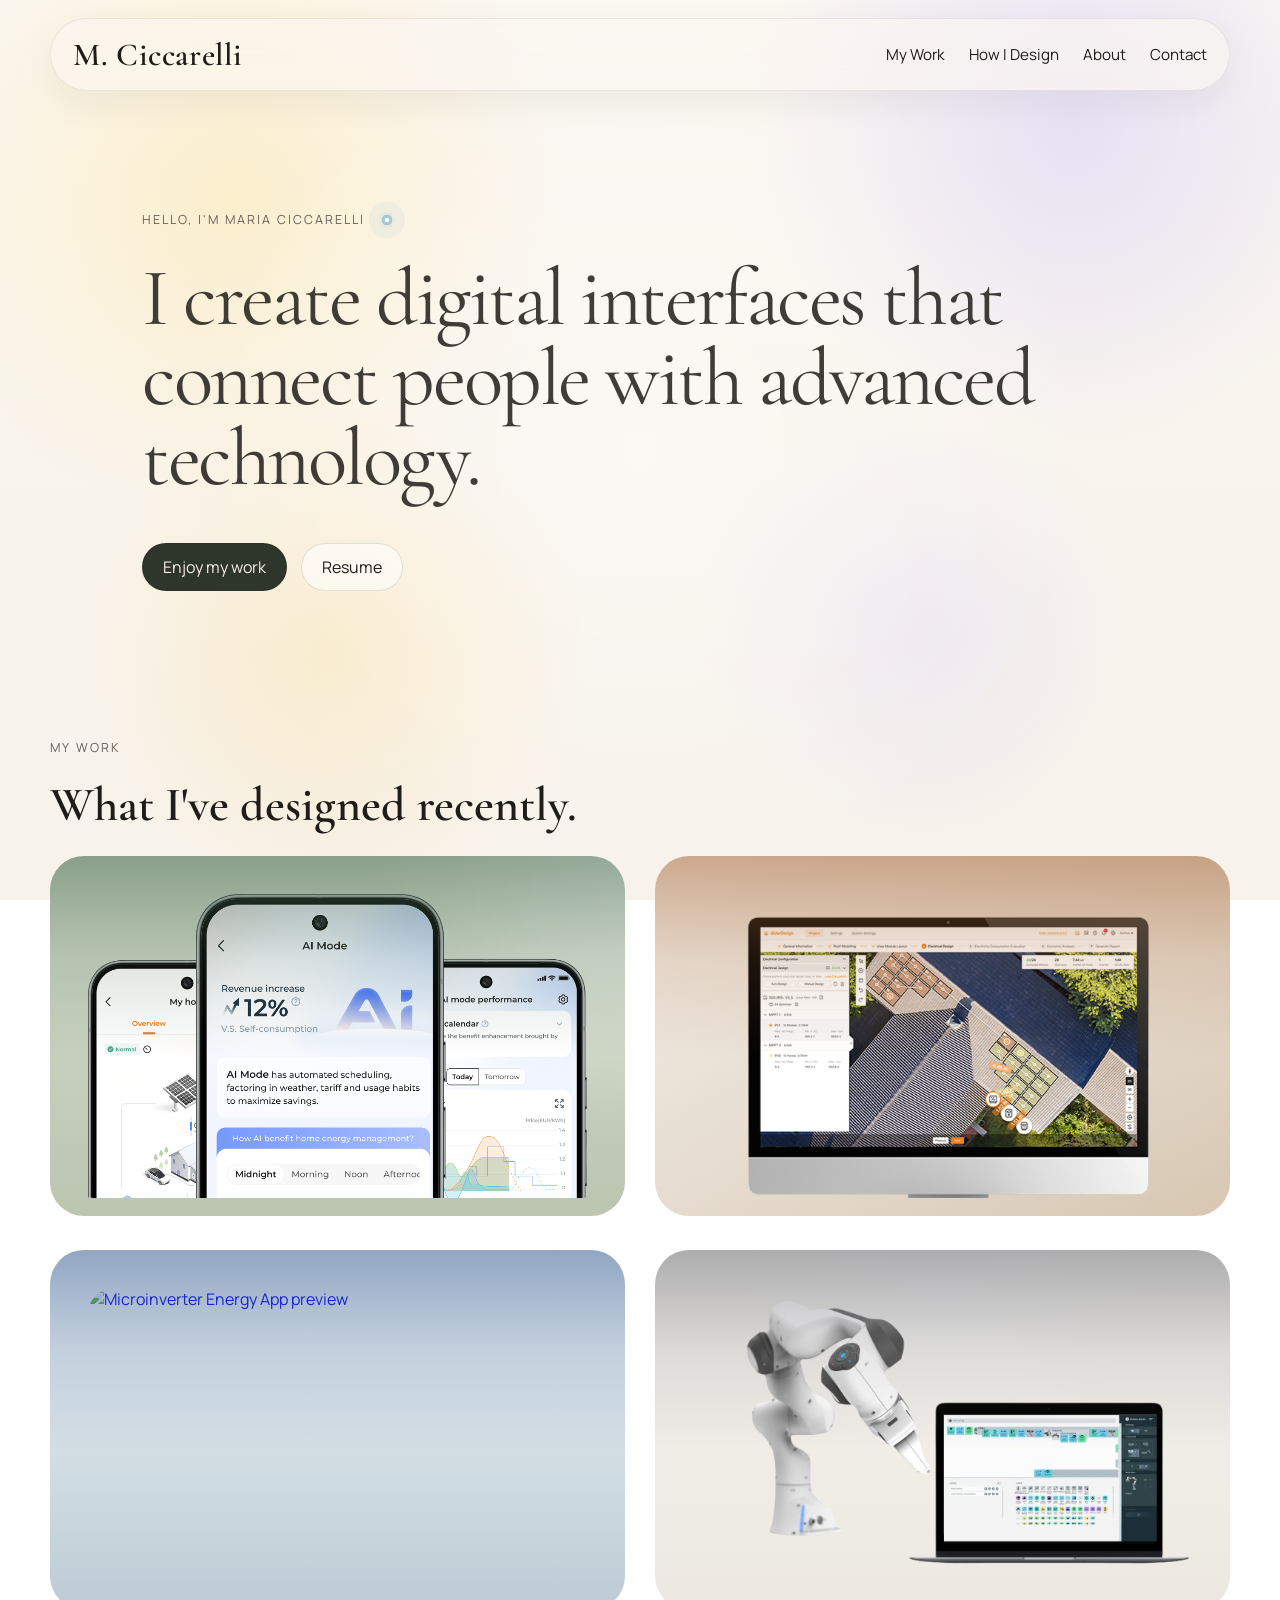
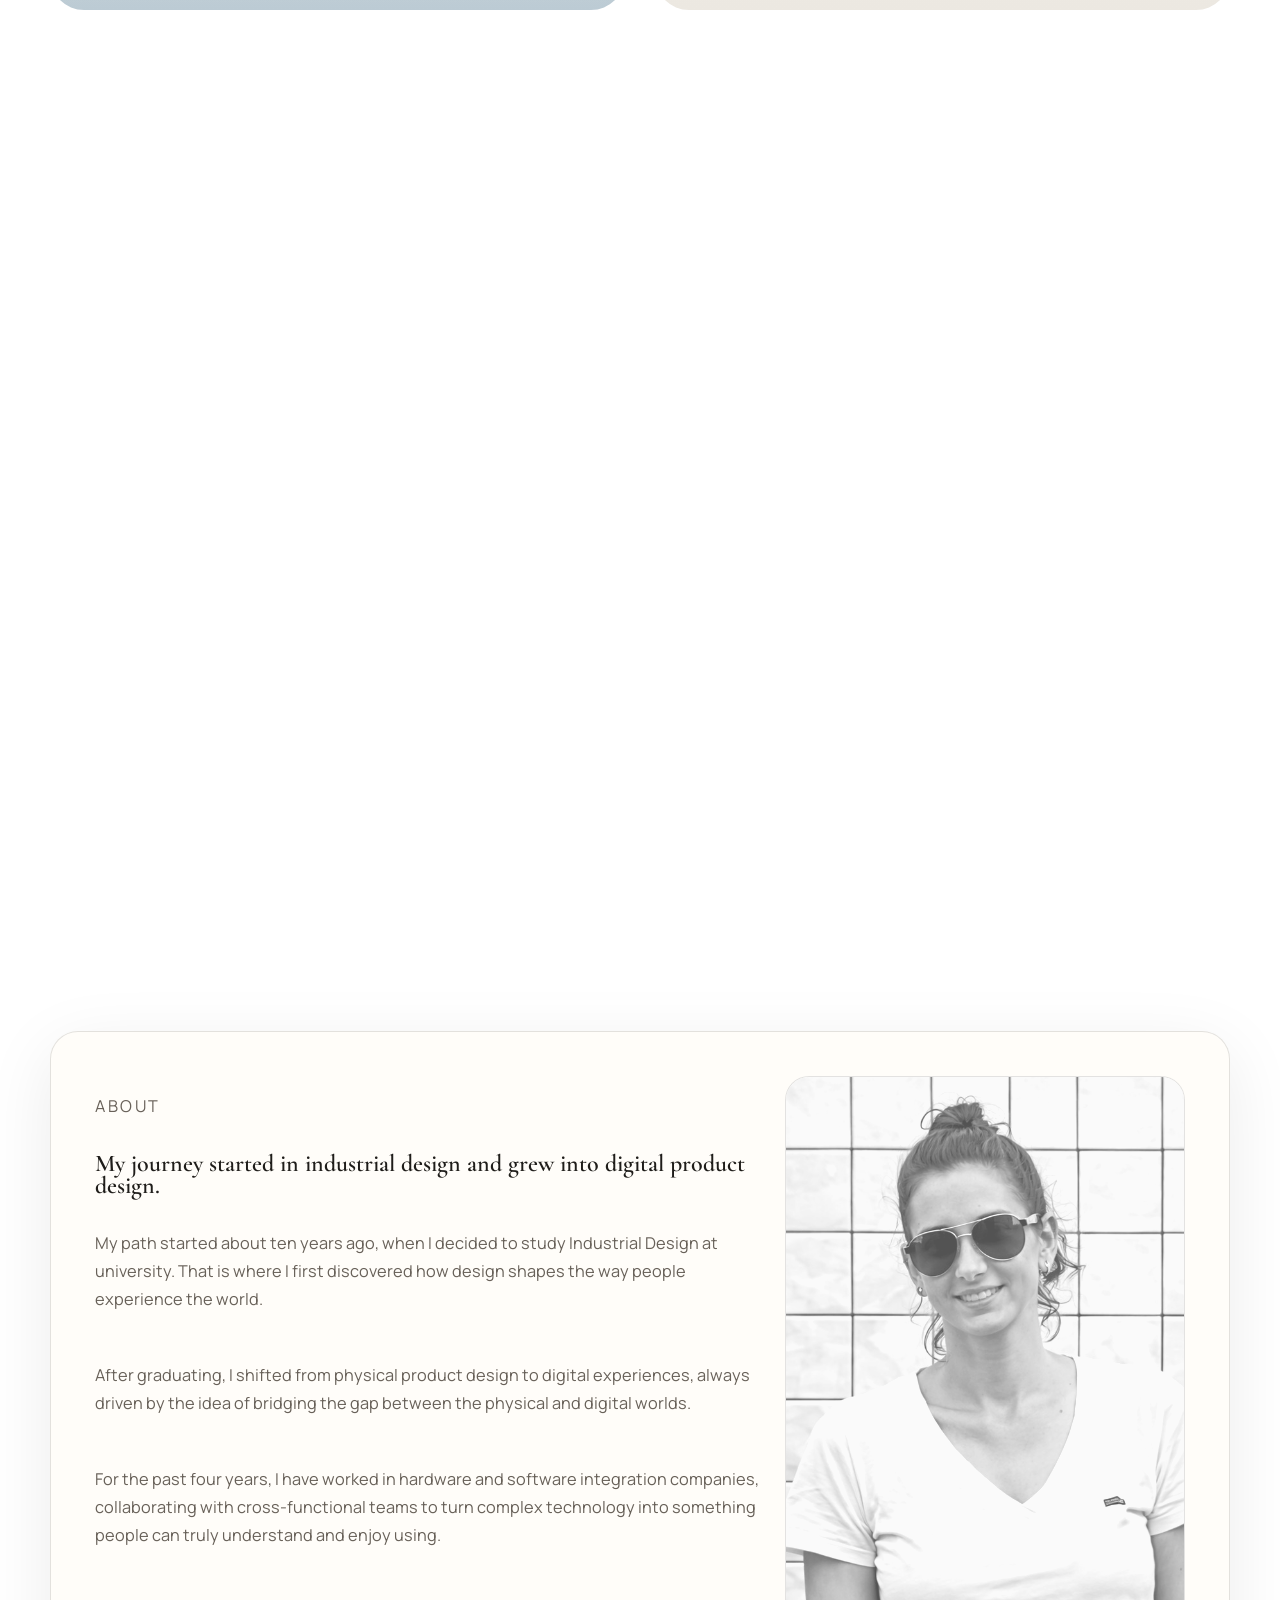
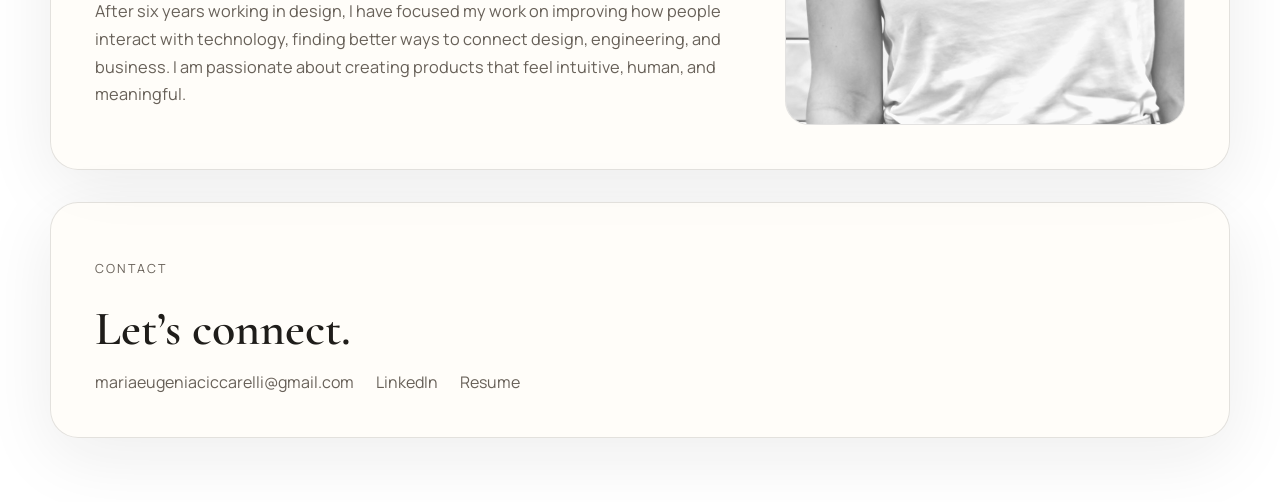
==== index.html @ ebb9e4d7 "Initial portfolio site" ====
<!DOCTYPE html>
<html lang="en">
  <head>
    <meta charset="UTF-8" />
    <meta name="viewport" content="width=device-width, initial-scale=1.0" />
    <title>Maria Ciccarelli | Product Designer</title>
    <meta
      name="description"
      content="Maria Ciccarelli is a product designer creating interfaces where the digital meets the physical, making technology feel natural and alive."
    />
    <link rel="preconnect" href="https://fonts.googleapis.com" />
    <link rel="preconnect" href="https://fonts.gstatic.com" crossorigin />
    <link
      href="https://fonts.googleapis.com/css2?family=Manrope:wght@400;500;600;700;800&family=Cormorant+Garamond:wght@500;600;700&display=swap"
      rel="stylesheet"
    />
    <link rel="stylesheet" href="styles.css" />
  </head>
  <body>
    <div class="page-shell">
      <header class="site-header">
        <a class="brand" href="#top">M. Ciccarelli</a>
        <button class="menu-toggle" type="button" aria-expanded="false" aria-controls="site-nav">
          Menu
        </button>
        <nav class="site-nav" id="site-nav" aria-label="Primary navigation">
          <a href="#work">My Work</a>
          <a href="#approach">How I Design</a>
          <a href="#about">About</a>
          <a href="#contact">Contact</a>
        </nav>
      </header>

      <main id="top">
        <section class="hero reveal">
          <div class="hero-intro">
            <p class="eyebrow hero-animate">Hello, I'm Maria Ciccarelli</p>
            <span class="hero-spark hero-animate" aria-hidden="true"></span>
          </div>
          <div class="hero-rotator hero-animate" aria-live="polite">
            <p class="hero-copy hero-copy-rotating is-active">
              I create digital interfaces that connect people with advanced
              technology.
            </p>
            <p class="hero-copy hero-copy-rotating">
              My work focuses on making complex systems intuitive, empowering,
              and deeply human.
            </p>
          </div>
          <div class="hero-actions hero-animate">
            <a class="button button-primary" href="#work">Enjoy my work</a>
            <a class="button button-secondary" href="https://811be7a3-8751-4c5c-8ffe-c83d64e2c30b.filesusr.com/ugd/9c6849_42cc9d86b68b4e99bbea6af6bd7283cb.pdf" target="_blank" rel="noreferrer">Resume</a>
          </div>
        </section>

        <section class="work reveal" id="work">
          <div class="section-heading">
            <p class="eyebrow">My Work</p>
            <h2>What I've designed recently.</h2>
          </div>

          <div class="project-grid">
            <article class="project-card">
              <a class="project-card-link" href="ai-energy-management-system.html" aria-label="View AI for energy management system case study">
                <div class="project-visual soft-olive">
                  <div class="project-hover-copy">
                    <h3>AI for energy management system</h3>
                    <p>Renewable Energy Manufacturing / 2025</p>
                  </div>
                  <div class="project-media">
                    <img class="project-card-image" src="images/cards/card-ai-energy.png" alt="AI for energy management system preview" />
                  </div>
                </div>
              </a>
            </article>

            <article class="project-card">
              <a class="project-card-link" href="solar-design-planning-platform.html" aria-label="View Solar design and planning software platform case study">
                <div class="project-visual warm-sand">
                  <div class="project-hover-copy">
                    <h3>Solar design and planning software platform</h3>
                    <p>Renewable Energy Manufacturing / 2025</p>
                  </div>
                  <div class="project-media">
                    <img class="project-card-image project-card-image-solar" src="images/cards/card-solar design.png" alt="Solar design and planning software platform preview" />
                  </div>
                </div>
              </a>
            </article>

            <article class="project-card">
              <a class="project-card-link" href="microinverter-energy-app.html" aria-label="View Microinverter Energy App case study">
                <div class="project-visual muted-blue">
                  <div class="project-hover-copy">
                    <h3>Microinverter Energy App</h3>
                    <p>Renewable Energy Manufacturing / 2025</p>
                  </div>
                  <div class="project-media">
                    <img class="project-card-image" src="images/cards/card-microinverter energz app.png" alt="Microinverter Energy App preview" />
                  </div>
                </div>
              </a>
            </article>

            <article class="project-card">
              <a class="project-card-link" href="robot-programming-control-software.html" aria-label="View Robot Programming and Control Software case study">
                <div class="project-visual paper-white">
                  <div class="project-hover-copy">
                    <h3>Robot Programming &amp; Control Software</h3>
                    <p>Automation Machinery Manufacturing / Case study</p>
                  </div>
                  <div class="project-media">
                    <img class="project-card-image" src="images/cards/card-robotprogramming.png" alt="Robot Programming and Control Software preview" />
                  </div>
                </div>
              </a>
            </article>
          </div>
        </section>

        <section class="approach reveal" id="approach">
          <div class="section-heading">
            <p class="eyebrow">How I Design</p>
          </div>

          <div class="approach-list">
            <article class="approach-block">
              <h3>Technical &amp; Strategic</h3>
              <p><strong>AI-Native Product Design</strong> - designing products where AI is part of the core experience.</p>
              <p><strong>Human-AI Interaction</strong> - creating intuitive collaboration between users and intelligent systems.</p>
              <p><strong>Systems Thinking</strong> - designing across complex ecosystems, workflows, and platforms.</p>
              <p><strong>Hardware-Software Integration</strong> - connecting digital interfaces with physical products.</p>
            </article>

            <article class="approach-block">
              <h3>Core UX &amp; Product Design</h3>
              <p><strong>UX for AI Products</strong> - designing transparent, trustworthy, and controllable AI experiences.</p>
              <p><strong>Rapid Prototyping &amp; Vibe Coding</strong> - quickly turning ideas into working prototypes using AI tools.</p>
              <p><strong>User Experience Design</strong> - crafting clear flows for complex products.</p>
              <p><strong>User Research &amp; Validation</strong> - understanding real user needs and testing ideas early.</p>
              <p><strong>UI &amp; Design Systems</strong> - creating scalable and accessible interfaces.</p>
            </article>

            <article class="approach-block">
              <h3>Emerging Focus</h3>
              <p><strong>Agentic Interfaces</strong> - designing experiences where AI agents assist users.</p>
              <p><strong>Human-Machine Interfaces (HMI)</strong> - interfaces for robotics, industrial, and IoT products.</p>
              <p><strong>AI-Assisted Design Workflows</strong> - integrating AI into research, ideation, and prototyping.</p>
            </article>
          </div>
        </section>

        <section class="about reveal" id="about">
          <div class="about-panel">
            <div class="about-copy">
              <p class="eyebrow">About</p>
              <h2>My journey started in industrial design and grew into digital product design.</h2>
              <p>
                My path started about ten years ago, when I decided to study
                Industrial Design at university. That is where I first
                discovered how design shapes the way people experience the
                world.
              </p>
              <p>
                After graduating, I shifted from physical product design to
                digital experiences, always driven by the idea of bridging the
                gap between the physical and digital worlds.
              </p>
              <p>
                For the past four years, I have worked in hardware and software
                integration companies, collaborating with cross-functional teams
                to turn complex technology into something people can truly
                understand and enjoy using.
              </p>
              <p>
                After six years working in design, I have focused my work on
                improving how people interact with technology, finding better
                ways to connect design, engineering, and business. I am
                passionate about creating products that feel intuitive, human,
                and meaningful.
              </p>
            </div>
            <div class="about-photo-wrap">
              <img class="about-photo" src="maria-photo.jpg" alt="Portrait of Maria Ciccarelli" />
            </div>
          </div>
        </section>
      </main>

      <footer class="site-footer reveal" id="contact">
        <p class="eyebrow">Contact</p>
        <h2>Let’s connect.</h2>
        <div class="footer-links">
          <a href="mailto:mariaeugeniaciccarelli@gmail.com">mariaeugeniaciccarelli@gmail.com</a>
          <a href="http://www.linkedin.com/in/mariaciccarelli" target="_blank" rel="noreferrer">LinkedIn</a>
          <a href="https://811be7a3-8751-4c5c-8ffe-c83d64e2c30b.filesusr.com/ugd/9c6849_42cc9d86b68b4e99bbea6af6bd7283cb.pdf" target="_blank" rel="noreferrer">Resume</a>
        </div>
      </footer>
    </div>

    <script src="script.js"></script>
  </body>
  </html>
---- styles.css ----
:root {
  --bg: #f7f2ea;
  --panel: rgba(255, 252, 247, 0.72);
  --text: #1f1d1a;
  --muted: #686159;
  --line: rgba(31, 29, 26, 0.12);
  --accent: #6f7a66;
  --accent-strong: #2e352b;
  --sand: #dccfbe;
  --olive: #c7cfbf;
  --blue: #cad6de;
  --shadow: 0 18px 70px rgba(31, 29, 26, 0.08);
  --radius: 28px;
  --max-width: 1180px;
}

*,
*::before,
*::after {
  box-sizing: border-box;
}

html {
  scroll-behavior: smooth;
}

body {
  margin: 0;
  min-width: 320px;
  font-family: "Manrope", sans-serif;
  color: var(--text);
  background:
    radial-gradient(circle at 18% 22%, rgba(255, 225, 138, 0.34) 0%, rgba(255, 225, 138, 0) 26%),
    radial-gradient(circle at 84% 14%, rgba(187, 174, 255, 0.3) 0%, rgba(187, 174, 255, 0) 24%),
    radial-gradient(circle at 26% 72%, rgba(255, 207, 92, 0.22) 0%, rgba(255, 207, 92, 0) 22%),
    radial-gradient(circle at 72% 70%, rgba(205, 193, 255, 0.22) 0%, rgba(205, 193, 255, 0) 20%),
    linear-gradient(180deg, #fbf7f1 0%, var(--bg) 100%);
  background-attachment: fixed;
}

.site-header,
.hero,
.intro,
.work,
.approach,
.about,
.site-footer,
.project-card,
.project-visual,
.project-content,
.about-panel,
.about-copy,
.about-note,
.about-photo-wrap {
  min-width: 0;
}

body::before {
  content: "";
  position: fixed;
  inset: 0;
  pointer-events: none;
  background-image:
    radial-gradient(circle at 50% 50%, rgba(255, 255, 255, 0.46) 0%, rgba(255, 255, 255, 0) 58%);
  opacity: 0.8;
  mix-blend-mode: screen;
}

.page-shell {
  width: min(calc(100% - 40px), var(--max-width));
  margin: 0 auto;
  padding-bottom: 64px;
}

.site-header,
.hero,
.intro,
.work,
.approach,
.about,
.site-footer {
  position: relative;
  z-index: 1;
}

.site-header {
  display: flex;
  align-items: center;
  justify-content: space-between;
  gap: 24px;
  padding: 16px 22px;
  margin-top: 18px;
  border: 1px solid rgba(31, 29, 26, 0.08);
  border-radius: 999px;
  background: rgba(251, 247, 241, 0.58);
  backdrop-filter: blur(16px);
  box-shadow: 0 12px 35px rgba(31, 29, 26, 0.06);
  position: sticky;
  top: 14px;
  z-index: 20;
}

.brand,
.site-nav a,
.button,
.text-link,
.footer-links a {
  color: inherit;
  text-decoration: none;
}

.brand {
  font-family: "Cormorant Garamond", serif;
  font-size: 2rem;
  font-weight: 600;
  letter-spacing: 0.02em;
}

.site-nav {
  display: flex;
  gap: 24px;
  font-size: 0.95rem;
  align-items: center;
}

.site-nav a,
.text-link,
.footer-links a {
  position: relative;
}

.site-nav a::after,
.text-link::after,
.footer-links a::after {
  content: "";
  position: absolute;
  left: 0;
  bottom: -4px;
  width: 100%;
  height: 1px;
  background: currentColor;
  transform: scaleX(0);
  transform-origin: left;
  transition: transform 180ms ease;
}

.site-nav a:hover::after,
.site-nav a:focus-visible::after,
.text-link:hover::after,
.text-link:focus-visible::after,
.footer-links a:hover::after,
.footer-links a:focus-visible::after {
  transform: scaleX(1);
}

.menu-toggle {
  display: none;
  border: 1px solid var(--line);
  border-radius: 999px;
  background: rgba(255, 255, 255, 0.78);
  padding: 10px 16px;
  font: inherit;
}

.hero,
.approach,
.about-panel,
.site-footer {
  border: 1px solid var(--line);
  background: var(--panel);
  backdrop-filter: blur(12px);
  box-shadow: var(--shadow);
}

.hero {
  padding: clamp(48px, 8vw, 92px);
  margin-top: 16px;
  overflow: hidden;
  border: none;
  background: transparent;
  backdrop-filter: none;
  box-shadow: none;
}

.intro {
  padding: clamp(28px, 5vw, 44px);
  border: none;
  background: transparent;
  backdrop-filter: none;
  box-shadow: none;
}

.eyebrow,
.project-meta,
.note-label {
  text-transform: uppercase;
  letter-spacing: 0.16em;
  font-size: 0.78rem;
  color: var(--muted);
}

h1,
h2,
h3 {
  margin: 0;
  font-weight: 600;
}

h1,
h2 {
  font-family: "Cormorant Garamond", serif;
  line-height: 0.95;
}

h1 {
  margin-top: 18px;
  max-width: 12ch;
  font-size: clamp(3.7rem, 9vw, 7rem);
}

.hero-intro {
  display: flex;
  align-items: center;
  gap: 14px;
}

.hero-spark {
  width: 16px;
  height: 16px;
  position: relative;
  border-radius: 999px;
  background:
    radial-gradient(circle at center, rgba(255, 255, 255, 0.98) 0 20%, rgba(158, 198, 214, 0.92) 21% 48%, rgba(158, 198, 214, 0.2) 49% 100%);
  box-shadow: 0 0 0 10px rgba(158, 198, 214, 0.12);
  animation: flareFloat 3.2s ease-in-out infinite;
}

.hero-copy,
.section-copy,
.project-content p,
.approach-grid p,
.about-copy p,
.about-note li {
  color: var(--muted);
  line-height: 1.7;
  font-size: 1.02rem;
  overflow-wrap: break-word;
}

.hero-copy {
  max-width: 980px;
  margin: 0;
  font-size: clamp(2.5rem, 6.6vw, 5.1rem);
  font-family: "Cormorant Garamond", serif;
  line-height: 0.98;
  color: rgba(31, 29, 26, 0.86);
  letter-spacing: -0.03em;
}

.hero-rotator {
  position: relative;
  min-height: clamp(180px, 20vw, 250px);
  margin-top: 18px;
  overflow: hidden;
}

.hero-copy-rotating {
  position: absolute;
  inset: 0 auto auto 0;
  opacity: 0;
  transform: translateY(120%);
  pointer-events: none;
  will-change: transform, opacity;
  transition:
    opacity 420ms ease,
    transform 700ms cubic-bezier(0.2, 0.8, 0.2, 1);
}

.hero-copy-rotating.is-active {
  opacity: 1;
  transform: translateY(0);
  z-index: 2;
}

.hero-copy-rotating.is-exiting {
  opacity: 0;
  transform: translateY(-120%);
  z-index: 1;
}

.hero .hero-animate {
  opacity: 0;
  transform: translateY(28px);
  filter: blur(6px);
}

.hero.is-visible .hero-animate {
  animation: heroRise 820ms cubic-bezier(0.2, 0.8, 0.2, 1) forwards;
}

.hero.is-visible .hero-animate:nth-child(1) {
  animation-delay: 80ms;
}

.hero.is-visible .hero-rotator.hero-animate {
  animation-delay: 280ms;
}

.hero.is-visible .hero-actions.hero-animate {
  animation-delay: 500ms;
}

.hero-actions {
  display: flex;
  flex-wrap: wrap;
  gap: 14px;
  margin-top: 34px;
}

.button {
  display: inline-flex;
  align-items: center;
  justify-content: center;
  min-height: 48px;
  padding: 0 20px;
  border-radius: 999px;
  border: 1px solid var(--line);
  position: relative;
  overflow: hidden;
  transition:
    transform 220ms ease,
    box-shadow 220ms ease,
    border-color 220ms ease;
}

.button::after {
  content: "";
  position: absolute;
  inset: 0;
  background: linear-gradient(120deg, transparent 0%, rgba(255, 255, 255, 0.38) 46%, transparent 72%);
  transform: translateX(-130%);
  transition: transform 420ms ease;
}

.button:hover,
.button:focus-visible {
  transform: translateY(-2px);
  box-shadow: 0 18px 35px rgba(31, 29, 26, 0.1);
}

.button:hover::after,
.button:focus-visible::after {
  transform: translateX(130%);
}

.button-primary {
  background: var(--accent-strong);
  color: #f5efe6;
}

.button-secondary {
  background: rgba(255, 255, 255, 0.58);
}

.hero-meta {
  display: flex;
  flex-wrap: wrap;
  gap: 18px;
  margin-top: 44px;
  color: var(--muted);
}

.intro,
.work,
.approach,
.about,
.site-footer {
  margin-top: 32px;
}

.approach,
.site-footer {
  padding: clamp(28px, 5vw, 44px);
  border-radius: var(--radius);
}

.work {
  padding-top: 12px;
}

.section-heading {
  display: grid;
  gap: 14px;
  margin-bottom: 28px;
}

.section-heading h2,
.site-footer h2 {
  max-width: none;
  font-size: clamp(1.9rem, 3.8vw, 3rem);
  white-space: nowrap;
}

.approach .section-heading h2,
.about .section-heading h2 {
  white-space: normal;
  max-width: 24ch;
}

.section-copy {
  max-width: 760px;
  margin: 0;
}

.project-card {
  display: block;
}

.project-card-link {
  display: block;
}

.project-grid {
  display: grid;
  grid-template-columns: repeat(2, minmax(0, 1fr));
  gap: 34px 30px;
  margin-top: 12px;
}

.project-grid .project-card {
  transform: translateY(0);
  transition: transform 260ms ease;
}

.project-grid .project-card .project-visual {
  min-height: 360px;
  height: 360px;
}

.project-content h3,
.approach-grid h3 {
  font-family: "Cormorant Garamond", serif;
  font-size: clamp(1.45rem, 2.2vw, 1.95rem);
  line-height: 1.08;
}

.project-content p {
  margin: 0;
}

.project-highlights,
.about-note ul {
  margin: 0;
  padding-left: 18px;
  color: var(--muted);
}

.project-visual {
  min-height: 420px;
  border-radius: 34px;
  overflow: hidden;
  display: block;
  position: relative;
  padding: 0;
  background: #0f1115;
  transition:
    transform 420ms cubic-bezier(0.22, 1, 0.36, 1),
    box-shadow 420ms cubic-bezier(0.22, 1, 0.36, 1);
}

.project-visual::before {
  content: "";
  position: absolute;
  inset: 0;
  z-index: 1;
  pointer-events: none;
  background: linear-gradient(180deg, rgba(8, 10, 14, 0.78) 0%, rgba(8, 10, 14, 0.36) 26%, rgba(8, 10, 14, 0) 52%);
}

.soft-olive::before {
  background: linear-gradient(180deg, rgba(73, 108, 82, 0.54) 0%, rgba(73, 108, 82, 0.18) 28%, rgba(73, 108, 82, 0) 56%);
}

.warm-sand::before {
  background: linear-gradient(180deg, rgba(168, 106, 58, 0.52) 0%, rgba(168, 106, 58, 0.17) 28%, rgba(168, 106, 58, 0) 56%);
}

.muted-blue::before {
  background: linear-gradient(180deg, rgba(70, 103, 154, 0.54) 0%, rgba(70, 103, 154, 0.18) 28%, rgba(70, 103, 154, 0) 56%);
}

.paper-white::before {
  background: linear-gradient(180deg, rgba(102, 102, 108, 0.5) 0%, rgba(102, 102, 108, 0.16) 28%, rgba(102, 102, 108, 0) 56%);
}

.project-hover-copy {
  position: absolute;
  top: 28px;
  left: 28px;
  right: 28px;
  z-index: 2;
  opacity: 0;
  transform: translateY(16px);
  transition:
    opacity 360ms cubic-bezier(0.22, 1, 0.36, 1),
    transform 360ms cubic-bezier(0.22, 1, 0.36, 1);
}

.project-hover-copy h3 {
  margin: 0;
  color: #faf6ef;
  font-family: "Cormorant Garamond", serif;
  font-size: clamp(1.5rem, 2.5vw, 2.15rem);
  line-height: 1;
}

.project-hover-copy p {
  margin: 8px 0 0;
  color: rgba(248, 243, 235, 0.62);
  font-size: 0.92rem;
  line-height: 1.35;
}

.soft-olive .project-hover-copy p {
  color: #dbe7df;
}

.warm-sand .project-hover-copy p {
  color: #d6a57e;
}

.muted-blue .project-hover-copy p {
  color: #dbe3f3;
}

.paper-white .project-hover-copy p {
  color: #b7b7bc;
}

.project-media {
  position: absolute;
  left: 18px;
  right: 18px;
  top: 18px;
  bottom: 18px;
  border-radius: 26px;
  overflow: hidden;
  display: grid;
  place-items: center;
  padding: 20px;
  z-index: 0;
  transform: translateY(0) scale(1);
  transition: transform 420ms cubic-bezier(0.22, 1, 0.36, 1);
}

.project-card-image {
  display: block;
  width: 100%;
  height: 100%;
  object-fit: cover;
  border-radius: inherit;
}

.project-card-image-solar {
  object-position: center 10%;
}

.project-card:hover,
.project-card:focus-within {
  transform: translateY(-2px);
}

.project-card:hover .project-visual,
.project-card:focus-within .project-visual {
  box-shadow: 0 24px 60px rgba(31, 29, 26, 0.12);
}

.project-card:hover .project-hover-copy,
.project-card:focus-within .project-hover-copy {
  opacity: 1;
  transform: translateY(0);
}

.project-card:hover .project-media,
.project-card:focus-within .project-media {
  transform: translateY(58px) scale(0.92);
}

.project-card:hover .mockup-window,
.project-card:hover .mockup-phone,
.project-card:hover .mockup-home,
.project-card:hover .robot-console,
.project-card:focus-within .mockup-window,
.project-card:focus-within .mockup-phone,
.project-card:focus-within .mockup-home,
.project-card:focus-within .robot-console {
  transform: translateY(-4px);
}

.warm-sand {
  background:
    linear-gradient(135deg, rgba(255, 255, 255, 0.6), transparent),
    linear-gradient(180deg, #e2d5c5 0%, #d7c7b2 100%);
}

.soft-olive {
  background:
    radial-gradient(circle at top right, rgba(255, 255, 255, 0.55), transparent 40%),
    linear-gradient(180deg, #d5ddcd 0%, #bbc5b0 100%);
}

.muted-blue {
  background:
    linear-gradient(180deg, rgba(255, 255, 255, 0.45), transparent),
    linear-gradient(180deg, #d7e3ea 0%, #bccbd4 100%);
}

.paper-white {
  background:
    radial-gradient(circle at top center, rgba(245, 245, 245, 0.95), transparent 45%),
    linear-gradient(180deg, #f6f4f0 0%, #ece8e1 100%);
}

.mockup-window,
.mockup-phone,
.mockup-stack span {
  box-shadow: 0 24px 55px rgba(28, 25, 22, 0.12);
}

.mockup-trio {
  display: flex;
  align-items: end;
  justify-content: center;
  gap: 14px;
  width: 100%;
  height: 100%;
}

.mockup-window {
  width: min(100%, 620px);
  min-height: 260px;
  border-radius: 22px;
  background: rgba(255, 255, 255, 0.86);
  overflow: hidden;
  transition: transform 360ms cubic-bezier(0.2, 0.8, 0.2, 1);
}

.mockup-bar {
  height: 34px;
  border-bottom: 1px solid rgba(31, 29, 26, 0.08);
  background:
    radial-gradient(circle at 26px 17px, #cbb4a0 0 5px, transparent 6px),
    radial-gradient(circle at 46px 17px, #d9c7a9 0 5px, transparent 6px),
    radial-gradient(circle at 66px 17px, #bec9b2 0 5px, transparent 6px);
}

.mockup-content {
  position: relative;
  margin: 18px;
  border-radius: 16px;
}

.dashboard-layout {
  min-height: 208px;
  background:
    linear-gradient(90deg, rgba(111, 122, 102, 0.16) 0 26%, transparent 26% 100%),
    linear-gradient(rgba(31, 29, 26, 0.08) 12px, transparent 12px) top 18px left 24px / 52% 24px no-repeat,
    linear-gradient(rgba(31, 29, 26, 0.06) 100%, rgba(31, 29, 26, 0.06)) top 58px left 24px / 66% 1px no-repeat,
    linear-gradient(rgba(31, 29, 26, 0.06) 100%, rgba(31, 29, 26, 0.06)) top 92px left 24px / 56% 1px no-repeat,
    linear-gradient(rgba(31, 29, 26, 0.06) 100%, rgba(31, 29, 26, 0.06)) top 126px left 24px / 61% 1px no-repeat,
    linear-gradient(180deg, rgba(202, 214, 222, 0.52), rgba(202, 214, 222, 0.52)) top 24px right 24px / 26% 76% no-repeat,
    rgba(255, 255, 255, 0.96);
}

.mockup-phone {
  width: 230px;
  min-height: 420px;
  border-radius: 34px;
  background: rgba(255, 255, 255, 0.88);
  padding: 16px 14px;
  transition: transform 360ms cubic-bezier(0.2, 0.8, 0.2, 1);
}

.mockup-phone.is-tall {
  width: 170px;
  min-height: 360px;
}

.mockup-phone.is-featured {
  width: 200px;
  min-height: 400px;
}

.mobile-layout {
  min-height: 388px;
  background:
    radial-gradient(circle at top center, rgba(111, 122, 102, 0.28) 0 38px, transparent 39px),
    linear-gradient(rgba(31, 29, 26, 0.08) 12px, transparent 12px) top 96px center / 68% 22px no-repeat,
    linear-gradient(rgba(31, 29, 26, 0.05) 100%, rgba(31, 29, 26, 0.05)) top 140px center / 78% 1px no-repeat,
    linear-gradient(rgba(31, 29, 26, 0.05) 100%, rgba(31, 29, 26, 0.05)) top 180px center / 66% 1px no-repeat,
    linear-gradient(180deg, rgba(202, 214, 222, 0.45), rgba(202, 214, 222, 0.45)) bottom 26px center / 78% 34% no-repeat,
    rgba(255, 255, 255, 0.96);
}

.ai-layout {
  background:
    linear-gradient(rgba(31, 29, 26, 0.08) 12px, transparent 12px) top 28px center / 58% 22px no-repeat,
    linear-gradient(180deg, rgba(141, 162, 224, 0.28), rgba(141, 162, 224, 0.18)) top 74px center / 78% 84px no-repeat,
    linear-gradient(rgba(31, 29, 26, 0.05) 100%, rgba(31, 29, 26, 0.05)) top 176px center / 68% 1px no-repeat,
    linear-gradient(rgba(31, 29, 26, 0.05) 100%, rgba(31, 29, 26, 0.05)) top 206px center / 74% 1px no-repeat,
    linear-gradient(180deg, rgba(207, 223, 244, 0.58), rgba(207, 223, 244, 0.38)) bottom 28px center / 80% 28% no-repeat,
    rgba(255, 255, 255, 0.96);
}

.ai-layout.feature {
  background:
    linear-gradient(rgba(31, 29, 26, 0.08) 14px, transparent 14px) top 28px center / 60% 26px no-repeat,
    linear-gradient(180deg, rgba(118, 147, 235, 0.3), rgba(118, 147, 235, 0.22)) top 80px center / 82% 100px no-repeat,
    radial-gradient(circle at 50% 228px, rgba(118, 147, 235, 0.22) 0 44px, transparent 45px),
    linear-gradient(180deg, rgba(207, 223, 244, 0.62), rgba(207, 223, 244, 0.4)) bottom 24px center / 84% 30% no-repeat,
    rgba(255, 255, 255, 0.98);
}

.solar-window {
  background: rgba(255, 255, 255, 0.92);
}

.solar-layout {
  min-height: 208px;
  background:
    linear-gradient(180deg, rgba(195, 163, 118, 0.26), rgba(195, 163, 118, 0.2)) top 22px left 20px / 22% 82% no-repeat,
    linear-gradient(135deg, rgba(90, 82, 71, 0.82), rgba(120, 113, 98, 0.82)) top 18px right 20px / 64% 84% no-repeat,
    linear-gradient(45deg, rgba(234, 203, 162, 0.8) 0 12%, transparent 12% 20%, rgba(234, 203, 162, 0.8) 20% 32%, transparent 32% 40%, rgba(234, 203, 162, 0.8) 40% 52%, transparent 52% 60%, rgba(234, 203, 162, 0.8) 60% 72%, transparent 72% 80%, rgba(234, 203, 162, 0.8) 80% 92%, transparent 92%) top 34px right 42px / 44% 54% no-repeat,
    rgba(255, 255, 255, 0.97);
}

.micro-grid {
  gap: 18px;
}

.mockup-home {
  width: 210px;
  min-height: 280px;
  border-radius: 24px;
  background:
    linear-gradient(180deg, #d3e4f4 0%, #eef5fb 44%, #f6f5f0 44%, #f6f5f0 100%);
  position: relative;
  box-shadow: 0 24px 55px rgba(28, 25, 22, 0.12);
  transition: transform 360ms cubic-bezier(0.2, 0.8, 0.2, 1);
}

.mockup-home::before {
  content: "";
  position: absolute;
  left: 22px;
  right: 22px;
  bottom: 34px;
  height: 138px;
  background:
    linear-gradient(135deg, transparent 0 38%, #d5d9de 38% 62%, transparent 62%) top center / 100% 48px no-repeat,
    linear-gradient(180deg, #f9f9f7, #ebebe7) bottom center / 100% 98px no-repeat,
    linear-gradient(90deg, rgba(95, 127, 167, 0.4) 0 50%, transparent 50%) bottom 86px center / 88% 28px no-repeat;
  border-radius: 18px;
}

.micro-layout {
  background:
    linear-gradient(rgba(31, 29, 26, 0.08) 12px, transparent 12px) top 26px center / 54% 22px no-repeat,
    linear-gradient(180deg, rgba(31, 29, 26, 0.06), rgba(31, 29, 26, 0.06)) top 84px center / 70% 1px no-repeat,
    linear-gradient(180deg, rgba(235, 191, 112, 0.3), rgba(235, 191, 112, 0.18)) bottom 30px center / 78% 28% no-repeat,
    rgba(255, 255, 255, 0.96);
}

.mockup-stack {
  position: relative;
  width: min(100%, 360px);
  min-height: 240px;
}

.mockup-stack span {
  position: absolute;
  inset: 0;
  border-radius: 24px;
  background: rgba(255, 255, 255, 0.82);
}

.mockup-stack span:nth-child(1) {
  transform: rotate(-8deg) translate(-12px, 10px);
}

.mockup-stack span:nth-child(2) {
  transform: rotate(4deg) translate(10px, -10px);
}

.mockup-stack span:nth-child(3) {
  background:
    linear-gradient(rgba(31, 29, 26, 0.08) 12px, transparent 12px) top 34px left 26px / 44% 22px no-repeat,
    linear-gradient(rgba(31, 29, 26, 0.05) 100%, rgba(31, 29, 26, 0.05)) top 78px left 26px / 56% 1px no-repeat,
    linear-gradient(rgba(31, 29, 26, 0.05) 100%, rgba(31, 29, 26, 0.05)) top 110px left 26px / 64% 1px no-repeat,
    linear-gradient(180deg, rgba(111, 122, 102, 0.18), rgba(111, 122, 102, 0.18)) bottom 26px right 26px / 32% 38% no-repeat,
    rgba(255, 255, 255, 0.9);
}

.approach-grid {
  display: grid;
  grid-template-columns: repeat(3, minmax(0, 1fr));
  gap: 20px;
}

.approach-grid article {
  padding: 22px;
  border-radius: 22px;
  border: 1px solid var(--line);
  background: rgba(255, 252, 247, 0.48);
}

.approach-list {
  display: grid;
  gap: 0;
}

.approach-block {
  display: grid;
  gap: 18px;
  padding: 28px 0;
}

.approach-block h3 {
  font-family: "Manrope", sans-serif;
  font-size: clamp(1.2rem, 1.9vw, 1.55rem);
  line-height: 1.1;
  color: #d5bd85;
}

.approach-block p {
  margin: 0;
  color: var(--muted);
  line-height: 1.7;
  font-size: 1.02rem;
}

.approach-block strong {
  color: #767676;
}

.about-panel {
  display: grid;
  grid-template-columns: 1.25fr 0.75fr;
  gap: 24px;
  padding: clamp(28px, 5vw, 44px);
  border-radius: var(--radius);
}

.about-copy {
  display: grid;
  gap: 16px;
}

.about-photo-wrap {
  border-radius: 24px;
  border: 1px solid var(--line);
  background: rgba(255, 255, 255, 0.54);
  overflow: hidden;
  position: relative;
}

.about-photo {
  display: block;
  width: 100%;
  height: 100%;
  min-height: 560px;
  object-fit: cover;
  object-position: center;
  filter: grayscale(1) brightness(1.12) contrast(0.94);
}

.about-photo-wrap::after {
  content: "";
  position: absolute;
  inset: 0;
  background: rgba(255, 255, 255, 0.3);
  pointer-events: none;
}

.about-note {
  padding: 24px;
  border-radius: 24px;
  border: 1px solid var(--line);
  background: rgba(255, 255, 255, 0.54);
}

.site-footer {
  display: grid;
  gap: 18px;
}

.case-study-page .page-shell {
  padding-bottom: 80px;
}

.case-study-shell {
  margin-top: 28px;
  border: 1px solid var(--line);
  background: rgba(255, 252, 247, 0.52);
  box-shadow: var(--shadow);
  border-radius: var(--radius);
  padding: clamp(24px, 4vw, 42px);
  display: grid;
  gap: 34px;
  max-width: 920px;
  margin-left: auto;
  margin-right: auto;
}

.case-study-meta {
  display: flex;
  flex-wrap: wrap;
  gap: 14px;
  color: var(--muted);
  font-size: 0.95rem;
}

.case-study-title {
  font-family: "Cormorant Garamond", serif;
  font-size: clamp(2.45rem, 4.9vw, 4.2rem);
  line-height: 0.96;
  margin: 0;
  max-width: none;
  width: 100%;
  white-space: normal;
}

.case-study-lead {
  max-width: 760px;
  color: var(--muted);
  font-size: 1.06rem;
  line-height: 1.75;
  margin: 0;
}

.case-study-placeholder {
  min-height: 360px;
  border-radius: 24px;
  border: 1px solid rgba(31, 29, 26, 0.1);
  background: linear-gradient(180deg, rgba(216, 216, 216, 0.8), rgba(196, 196, 196, 0.8));
  position: relative;
  overflow: hidden;
}

.case-study-placeholder::before {
  content: "Project image placeholder";
  position: absolute;
  inset: 50% auto auto 50%;
  transform: translate(-50%, -50%);
  color: rgba(31, 29, 26, 0.5);
  font-size: 0.92rem;
  letter-spacing: 0.08em;
  text-transform: uppercase;
}

.case-study-image {
  display: block;
  width: 100%;
  min-height: 360px;
  border-radius: 24px;
  border: 1px solid rgba(31, 29, 26, 0.1);
  object-fit: cover;
  background: rgba(255, 255, 255, 0.42);
}

.case-study-section {
  display: grid;
  gap: 14px;
}

.case-study-grid {
  display: grid;
  grid-template-columns: 1fr;
  gap: 24px;
  align-items: start;
}

.case-study-label {
  margin: 0;
  text-transform: uppercase;
  letter-spacing: 0.16em;
  font-size: 0.74rem;
  color: var(--muted);
}

.case-study-section h2 {
  font-family: "Cormorant Garamond", serif;
  font-size: clamp(1.7rem, 3vw, 2.4rem);
  line-height: 1.02;
  margin: 0 0 10px;
  white-space: normal;
}

.case-study-section p,
.case-study-section li {
  color: var(--muted);
  line-height: 1.7;
  font-size: 1rem;
}

.case-study-section ul {
  margin: 0;
  padding-left: 18px;
}

.case-study-highlights {
  display: grid;
  grid-template-columns: repeat(3, minmax(0, 1fr));
  gap: 16px;
}

.case-study-highlights article {
  padding: 18px;
  border: 1px solid var(--line);
  border-radius: 20px;
  background: rgba(255, 255, 255, 0.42);
}

.case-study-highlights h3 {
  font-family: "Cormorant Garamond", serif;
  font-size: 1.45rem;
  margin: 0 0 8px;
}

.case-study-subsection {
  padding-top: 8px;
  border-top: 1px solid rgba(31, 29, 26, 0.08);
}

.case-study-block {
  display: grid;
  gap: 14px;
}

.case-study-numbered-list {
  margin: 0;
  padding-left: 22px;
  color: var(--muted);
}

.case-study-numbered-list li + li {
  margin-top: 12px;
}

.case-study-emphasis {
  font-weight: 700;
  color: var(--text);
}

.case-study-subsection h3 {
  font-family: "Cormorant Garamond", serif;
  font-size: 1.5rem;
  margin: 0 0 8px;
}

.case-study-actions {
  display: flex;
  flex-wrap: wrap;
  justify-content: center;
  gap: 14px;
  padding-top: 8px;
}

.robot-scene {
  position: relative;
  width: 100%;
  min-height: 100%;
  height: 100%;
}

.robot-arm {
  position: absolute;
  left: 12%;
  top: 8%;
  width: 220px;
  height: 220px;
}

.joint {
  position: absolute;
  display: block;
  border-radius: 999px;
  background: linear-gradient(180deg, #fefefe 0%, #d8d8d8 100%);
  box-shadow: 0 18px 36px rgba(28, 25, 22, 0.12);
}

.joint-a {
  width: 92px;
  height: 92px;
  left: 0;
  top: 26px;
}

.joint-b {
  width: 146px;
  height: 54px;
  left: 56px;
  top: 76px;
  transform: rotate(-28deg);
}

.joint-c {
  width: 128px;
  height: 48px;
  left: 98px;
  top: 122px;
  transform: rotate(32deg);
}

.robot-console {
  position: absolute;
  right: 6%;
  bottom: 0;
  width: 270px;
  min-height: 168px;
  border-radius: 22px 22px 0 0;
  background: rgba(22, 27, 32, 0.96);
  padding: 16px;
  box-shadow: 0 24px 55px rgba(28, 25, 22, 0.14);
  transition: transform 360ms cubic-bezier(0.2, 0.8, 0.2, 1);
}

.console-header {
  height: 16px;
  border-radius: 999px;
  background: linear-gradient(90deg, rgba(168, 224, 255, 0.55), rgba(168, 224, 255, 0.12));
}

.console-body {
  margin-top: 16px;
  min-height: 112px;
  border-radius: 14px;
  background:
    linear-gradient(90deg, rgba(120, 230, 191, 0.86) 0 12%, transparent 12% 18%, rgba(120, 230, 191, 0.86) 18% 30%, transparent 30% 36%, rgba(120, 230, 191, 0.86) 36% 48%, transparent 48% 100%) top 14px left 14px / 70% 18px no-repeat,
    linear-gradient(180deg, rgba(90, 101, 112, 0.8), rgba(90, 101, 112, 0.8)) top 48px left 14px / 86% 1px no-repeat,
    linear-gradient(180deg, rgba(90, 101, 112, 0.8), rgba(90, 101, 112, 0.8)) top 76px left 14px / 72% 1px no-repeat,
    linear-gradient(180deg, rgba(90, 101, 112, 0.8), rgba(90, 101, 112, 0.8)) top 102px left 14px / 80% 1px no-repeat,
    #23303b;
}

.footer-links {
  display: flex;
  flex-wrap: wrap;
  gap: 22px;
  color: var(--muted);
}

.footer-links a {
  overflow-wrap: anywhere;
}

.reveal {
  opacity: 0;
  transform: translateY(22px);
  transition:
    opacity 520ms ease,
    transform 520ms ease;
}

.reveal.is-visible {
  opacity: 1;
  transform: translateY(0);
}

.work .project-card,
.approach-grid article,
.approach-block,
.about-photo-wrap {
  opacity: 0;
  transform: translateY(26px);
}

.work.is-visible .project-card,
.approach.is-visible .approach-grid article,
.approach.is-visible .approach-block,
.about.is-visible .about-photo-wrap {
  animation: cardRise 760ms cubic-bezier(0.2, 0.8, 0.2, 1) forwards;
}

.work.is-visible .project-card:nth-child(1),
.approach.is-visible .approach-grid article:nth-child(1),
.approach.is-visible .approach-block:nth-child(1) {
  animation-delay: 100ms;
}

.work.is-visible .project-card:nth-child(2),
.approach.is-visible .approach-grid article:nth-child(2),
.approach.is-visible .approach-block:nth-child(2) {
  animation-delay: 220ms;
}

.work.is-visible .project-card:nth-child(3),
.approach.is-visible .approach-grid article:nth-child(3),
.approach.is-visible .approach-block:nth-child(3),
.about.is-visible .about-photo-wrap {
  animation-delay: 340ms;
}

.work.is-visible .project-card:nth-child(4) {
  animation-delay: 460ms;
}

@keyframes cardRise {
  0% {
    opacity: 0;
    transform: translateY(26px);
  }

  100% {
    opacity: 1;
    transform: translateY(0);
  }
}

@keyframes heroRise {
  0% {
    opacity: 0;
    transform: translateY(28px);
    filter: blur(6px);
  }

  100% {
    opacity: 1;
    transform: translateY(0);
    filter: blur(0);
  }
}

@keyframes flareFloat {
  0%,
  100% {
    transform: translateY(0) scale(1);
  }

  50% {
    transform: translateY(-4px) scale(1.06);
  }
}

@media (max-width: 980px) {
  .project-card-featured,
  .about-panel,
  .approach-grid,
  .project-grid {
    grid-template-columns: 1fr;
  }

  .section-heading h2,
  .site-footer h2 {
    white-space: normal;
  }

  .hero {
    padding: 40px 30px;
  }

  .hero-rotator {
    min-height: 180px;
  }

  .hero-copy {
    max-width: 18ch;
    font-size: clamp(2.2rem, 6vw, 3.8rem);
  }

  .project-grid {
    gap: 28px;
  }

  .project-grid .project-card .project-visual {
    height: 320px;
    min-height: 320px;
  }

  .project-media {
    left: 16px;
    right: 16px;
    top: 16px;
    bottom: 16px;
  }

  .about-panel {
    gap: 18px;
  }

  .about-photo {
    min-height: 420px;
  }

  .case-study-grid,
  .case-study-highlights {
    grid-template-columns: 1fr;
  }
}

@media (max-width: 760px) {
  .page-shell {
    width: min(calc(100% - 24px), var(--max-width));
  }

  .site-header {
    align-items: flex-start;
    flex-wrap: wrap;
    border-radius: 28px;
    padding: 14px 16px;
  }

  .menu-toggle {
    display: inline-flex;
  }

  .site-nav {
    display: none;
    width: 100%;
    flex-direction: column;
    gap: 0;
    padding-top: 12px;
    margin-top: 8px;
    border-top: 1px solid rgba(31, 29, 26, 0.08);
  }

  .site-nav.is-open {
    display: flex;
  }

  .site-nav a {
    display: block;
    width: 100%;
    padding: 14px 4px;
  }

  .hero {
    padding: 32px 24px;
  }

  .hero-intro {
    gap: 10px;
  }

  .hero-rotator {
    min-height: 170px;
  }

  .hero-copy {
    max-width: 11ch;
    font-size: clamp(1.95rem, 9vw, 3rem);
    line-height: 1.02;
  }

  .hero-actions {
    gap: 12px;
  }

  .button {
    width: 100%;
  }

  .section-heading {
    margin-bottom: 22px;
  }

  .section-heading h2,
  .site-footer h2 {
    font-size: clamp(1.65rem, 7vw, 2.2rem);
  }

  .section-copy,
  .project-content p,
  .approach-grid p,
  .about-copy p,
  .about-note li {
    font-size: 0.98rem;
    line-height: 1.65;
  }

  .project-card-featured,
  .project-grid .project-card,
  .approach-grid article,
  .about-panel,
  .intro,
  .approach,
  .site-footer {
    padding-left: 18px;
    padding-right: 18px;
  }

  .project-visual {
    min-height: 280px;
  }

  .project-grid .project-card .project-visual {
    min-height: 300px;
    height: 300px;
  }

  .project-hover-copy {
    top: 22px;
    left: 22px;
    right: 22px;
  }

  .project-hover-copy h3,
  .approach-grid h3 {
    font-size: clamp(1.3rem, 6vw, 1.65rem);
  }

  .mockup-phone {
    width: 200px;
    min-height: 360px;
  }

  .mockup-trio {
    gap: 10px;
  }

  .mockup-phone.is-tall {
    width: 120px;
    min-height: 280px;
  }

  .mockup-phone.is-featured {
    width: 150px;
    min-height: 320px;
  }

  .mockup-home {
    width: 140px;
    min-height: 220px;
  }

  .robot-arm {
    left: 2%;
    transform: scale(0.82);
    transform-origin: top left;
  }

  .robot-console {
    right: 2%;
    width: 200px;
    min-height: 140px;
  }

  .footer-links {
    gap: 14px 18px;
  }

  .case-study-title {
    font-size: clamp(2.2rem, 9vw, 3.3rem);
  }

  .case-study-placeholder {
    min-height: 240px;
  }

  .case-study-image {
    min-height: 240px;
  }

  .about-photo {
    min-height: 360px;
  }
}

@media (max-width: 540px) {
  .site-header {
    gap: 14px;
    padding-top: 14px;
  }

  .brand {
    font-size: 1.7rem;
  }

  .hero {
    padding: 26px 18px;
  }

  .hero-rotator {
    min-height: 190px;
  }

  .hero-copy {
    max-width: 10ch;
    font-size: clamp(1.75rem, 10vw, 2.45rem);
  }

  .intro,
  .approach,
  .site-footer {
    padding: 22px 16px;
  }

  .about-panel,
  .project-grid .project-card,
  .approach-grid article {
    padding-left: 16px;
    padding-right: 16px;
  }

  .project-grid .project-card .project-visual {
    min-height: 240px;
    height: 240px;
  }

  .project-hover-copy {
    top: 16px;
    left: 16px;
    right: 16px;
  }

  .project-hover-copy h3 {
    font-size: clamp(1.1rem, 5.5vw, 1.45rem);
  }

  .project-hover-copy p {
    font-size: 0.78rem;
  }

  .project-media {
    left: 12px;
    right: 12px;
    top: 12px;
    bottom: 12px;
    border-radius: 20px;
    padding: 14px;
  }

  .mockup-phone {
    width: 132px;
    min-height: 248px;
    border-radius: 24px;
    padding: 10px 9px;
  }

  .mockup-phone.is-tall {
    width: 88px;
    min-height: 206px;
  }

  .mockup-phone.is-featured {
    width: 106px;
    min-height: 228px;
  }

  .mockup-window {
    min-height: 190px;
    border-radius: 18px;
  }

  .mockup-home {
    width: 104px;
    min-height: 170px;
    border-radius: 18px;
  }

  .robot-arm {
    left: -6%;
    top: 6%;
    transform: scale(0.58);
  }

  .robot-console {
    width: 132px;
    min-height: 102px;
    padding: 10px;
    border-radius: 16px 16px 0 0;
  }

  .console-body {
    margin-top: 10px;
    min-height: 66px;
  }

  .case-study-hero,
  .case-study-section {
    padding: 20px 16px;
  }

  .case-study-title {
    font-size: clamp(1.9rem, 10vw, 2.6rem);
  }

  .case-study-placeholder {
    min-height: 200px;
    border-radius: 18px;
  }

  .case-study-image {
    min-height: 200px;
    border-radius: 18px;
  }

  .eyebrow,
  .project-meta,
  .note-label {
    font-size: 0.68rem;
    letter-spacing: 0.14em;
  }
}

@media (prefers-reduced-motion: reduce) {
  html {
    scroll-behavior: auto;
  }

  .reveal {
    opacity: 1;
    transform: none;
    transition: none;
  }

  .hero .hero-animate,
  .hero.is-visible .hero-animate {
    opacity: 1;
    transform: none;
    filter: none;
    animation: none;
  }

  .work .project-card,
  .approach-grid article,
  .approach-block,
  .about-photo-wrap,
  .work.is-visible .project-card,
  .approach.is-visible .approach-grid article,
  .approach.is-visible .approach-block,
  .about.is-visible .about-photo-wrap {
    opacity: 1;
    transform: none;
    animation: none;
  }

  .site-nav a::after,
  .text-link::after,
  .footer-links a::after {
    transition: none;
  }
}
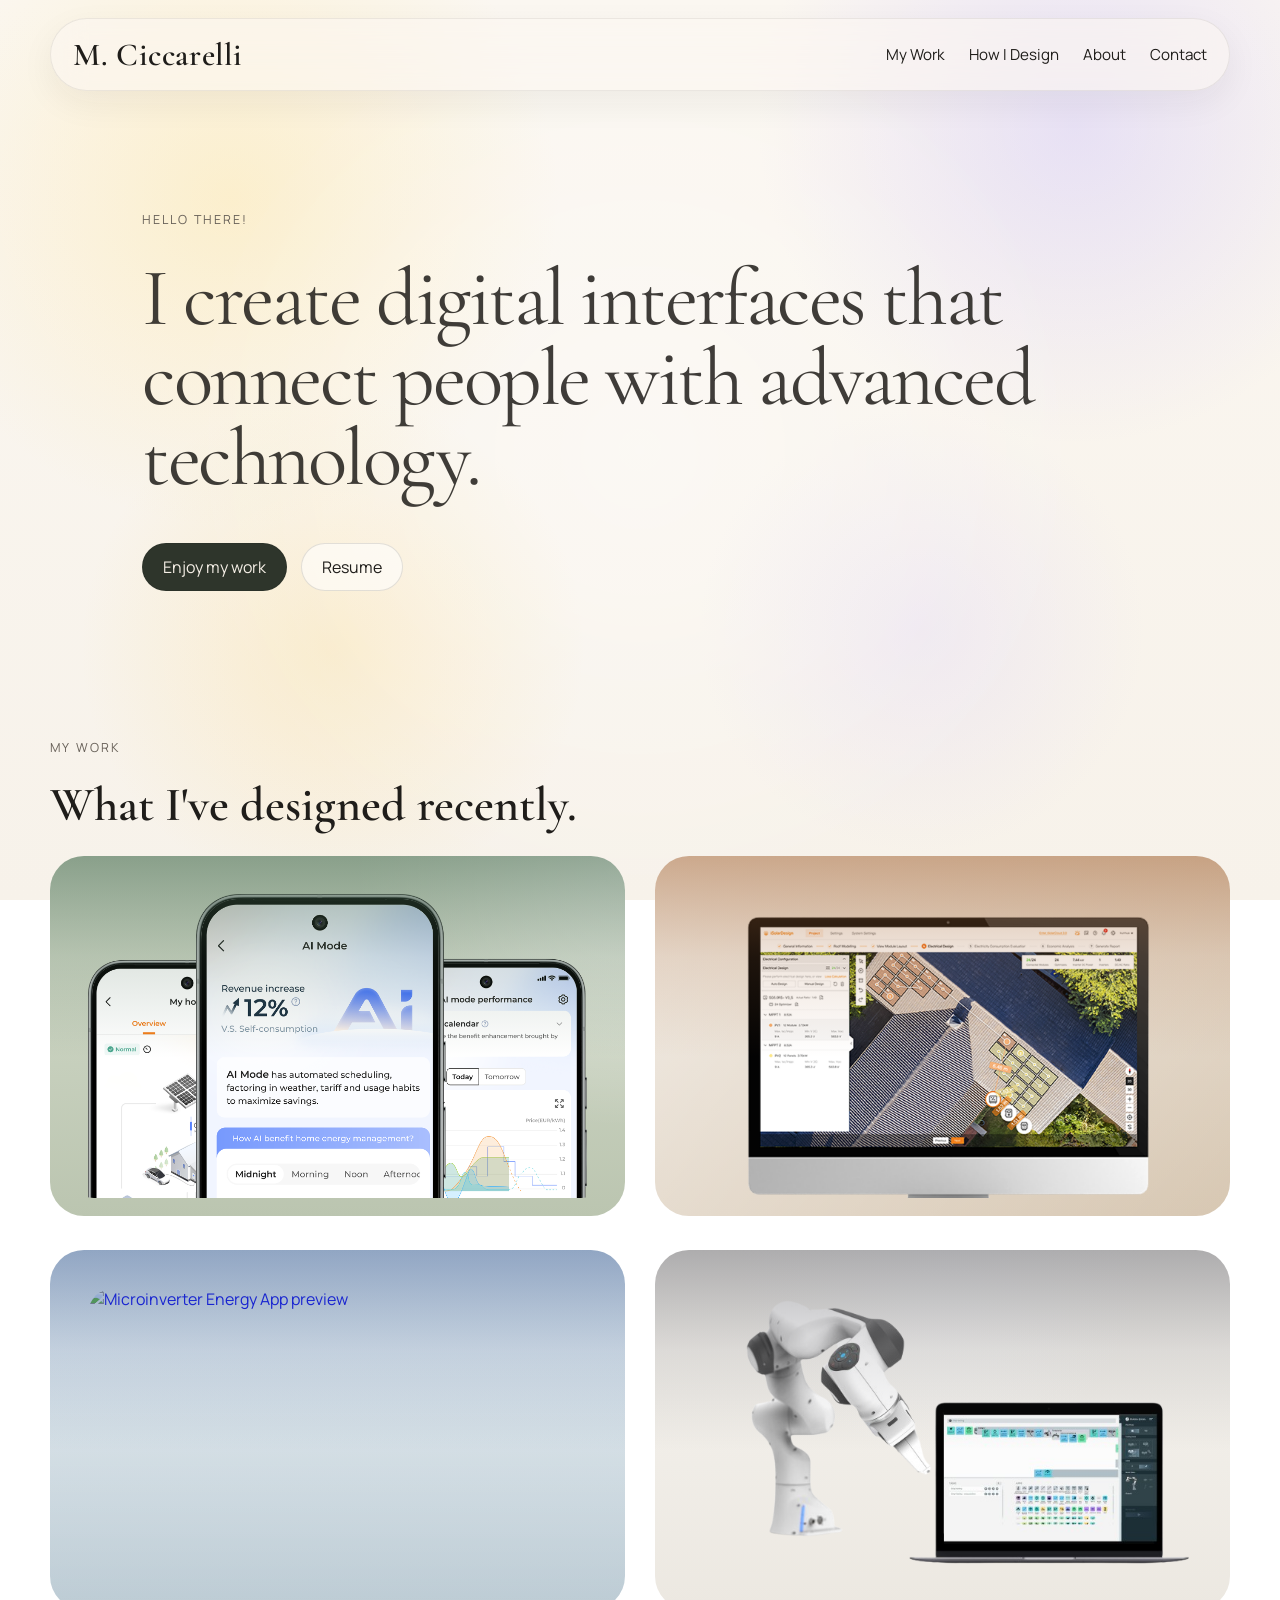
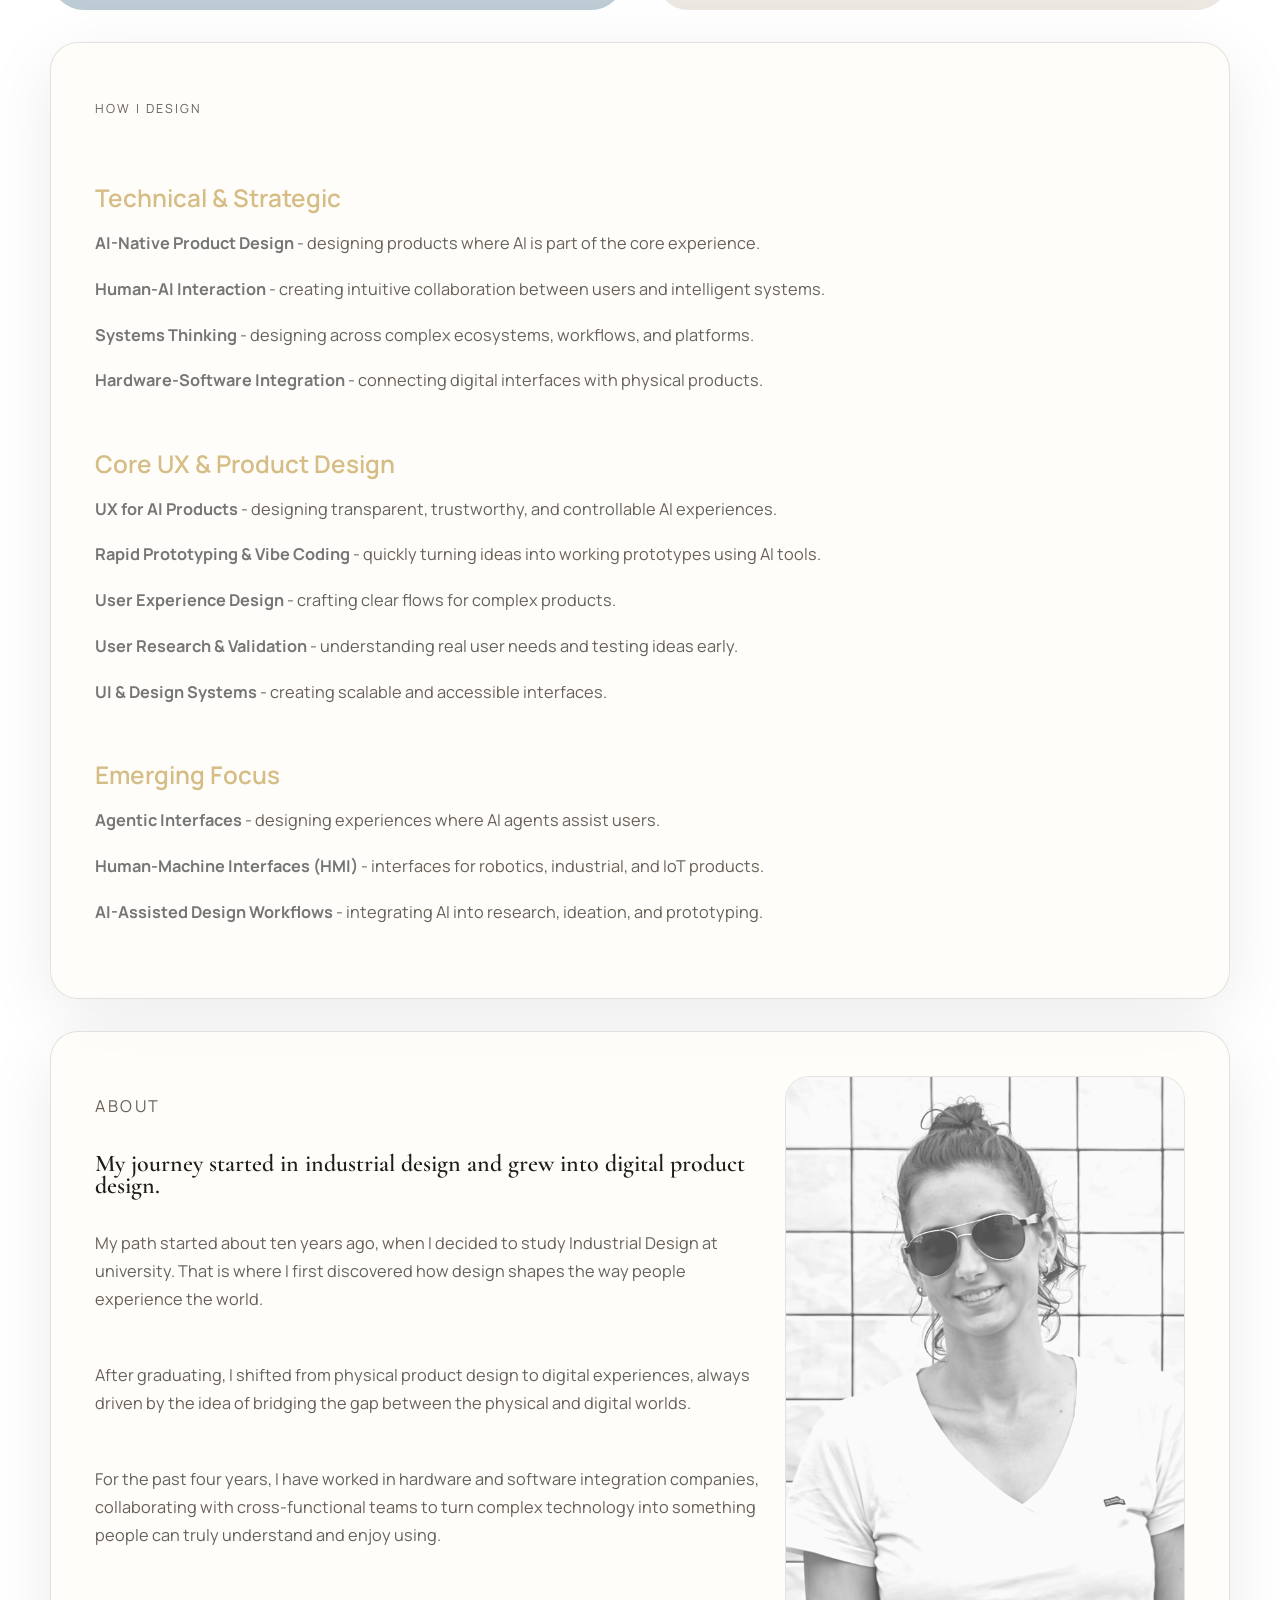
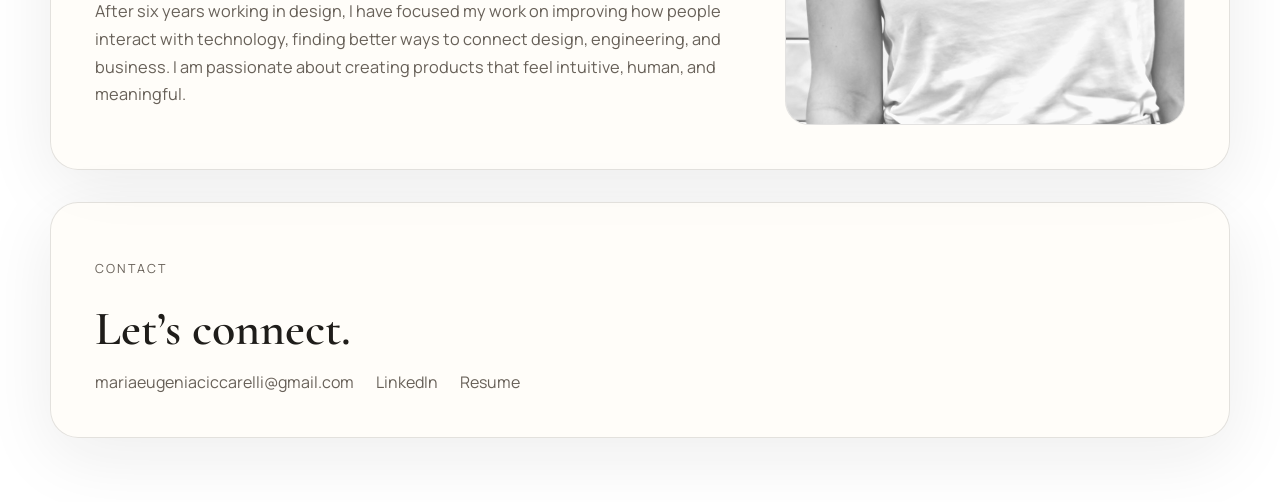
==== commit ccb0bd90: "Update hero intro copy" ====
--- a/index.html
+++ b/index.html
@@ -34,8 +34,7 @@
       <main id="top">
         <section class="hero reveal">
           <div class="hero-intro">
-            <p class="eyebrow hero-animate">Hello, I'm Maria Ciccarelli</p>
-            <span class="hero-spark hero-animate" aria-hidden="true"></span>
+            <p class="eyebrow hero-animate">Hello there!</p>
           </div>
           <div class="hero-rotator hero-animate" aria-live="polite">
             <p class="hero-copy hero-copy-rotating is-active">
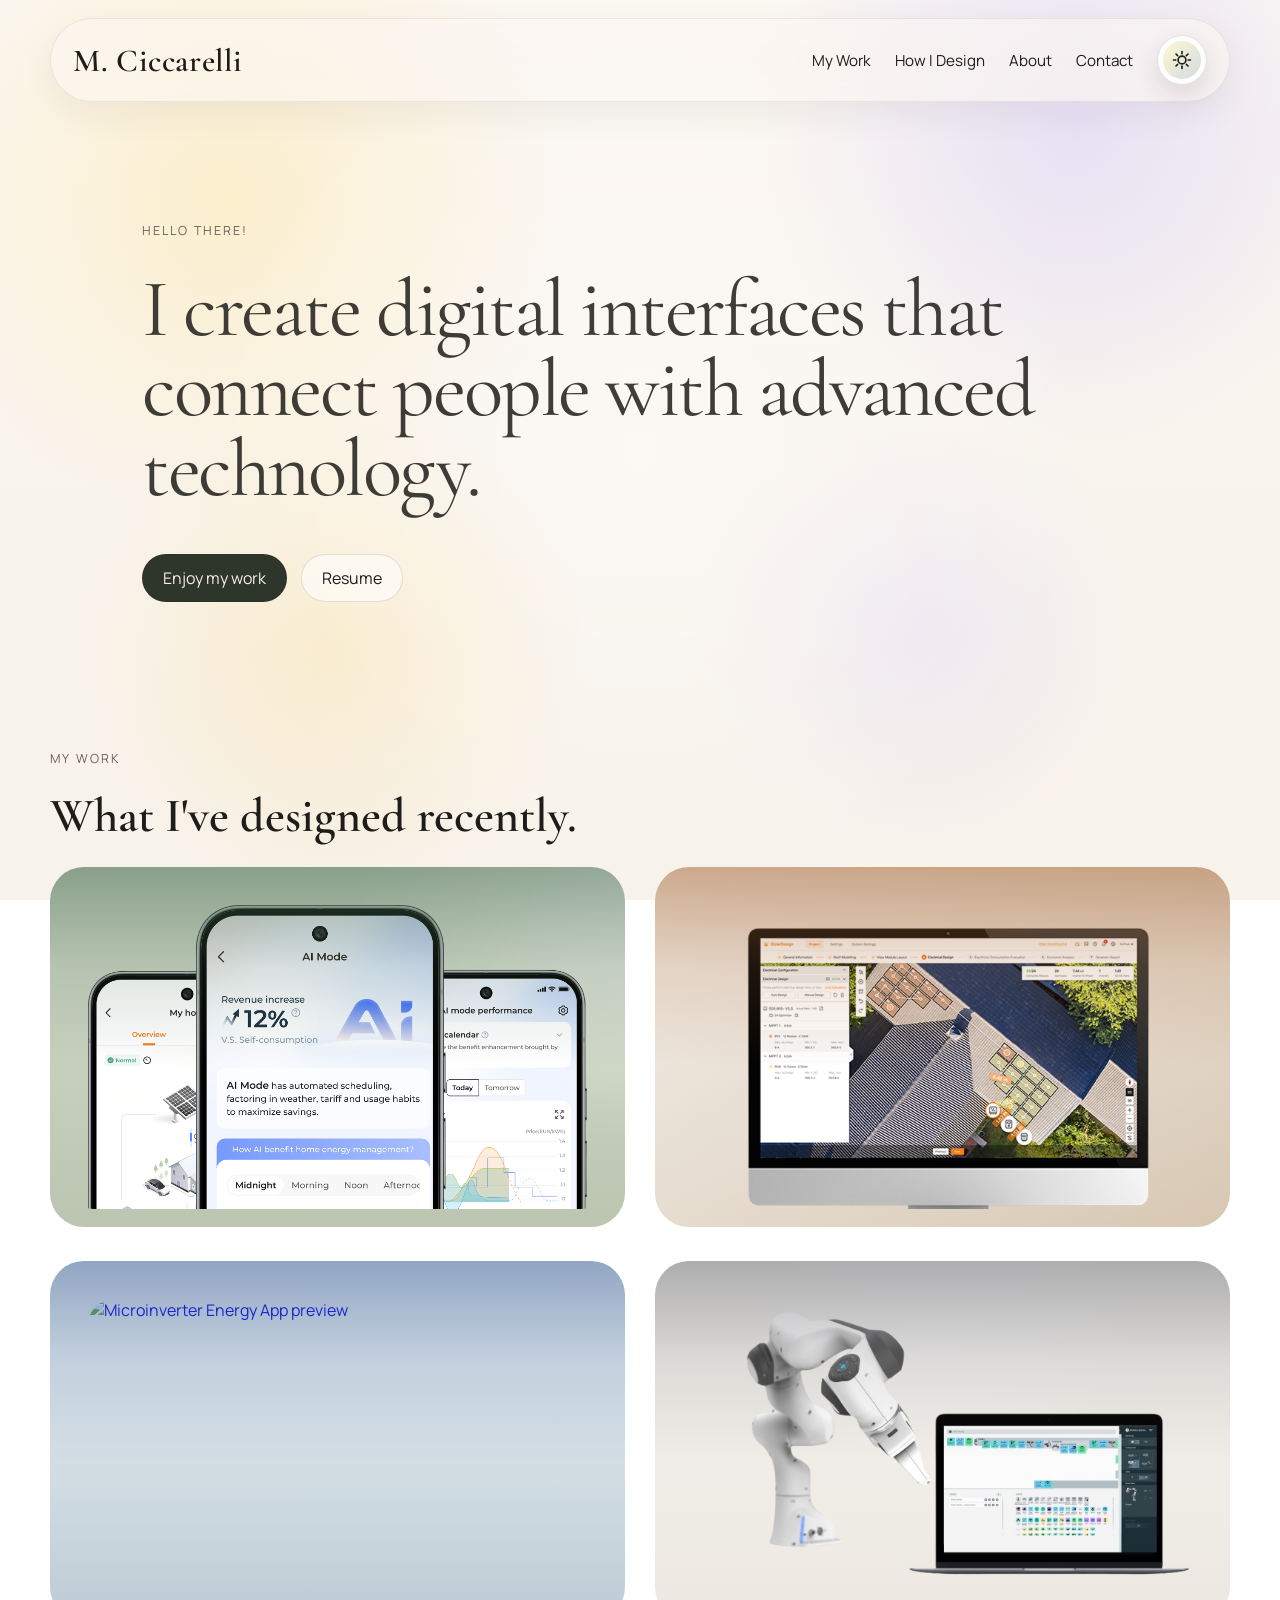
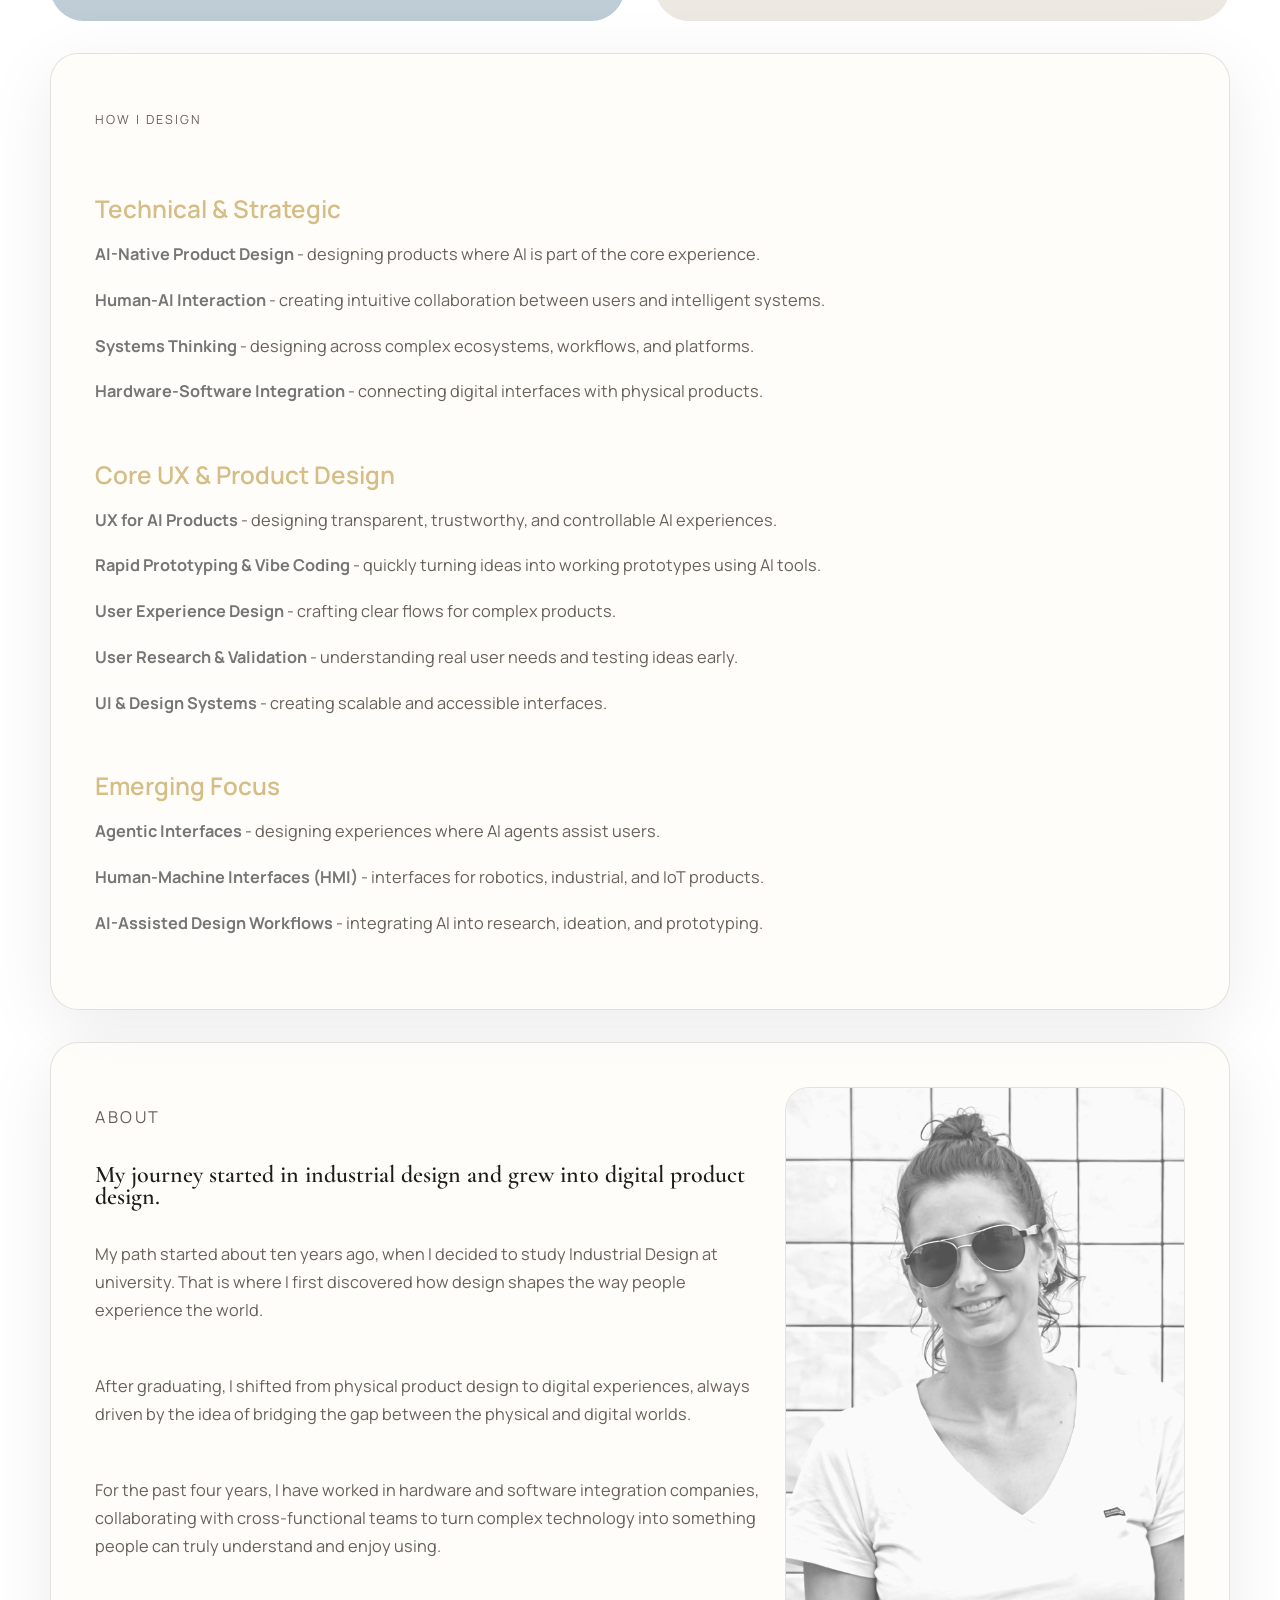
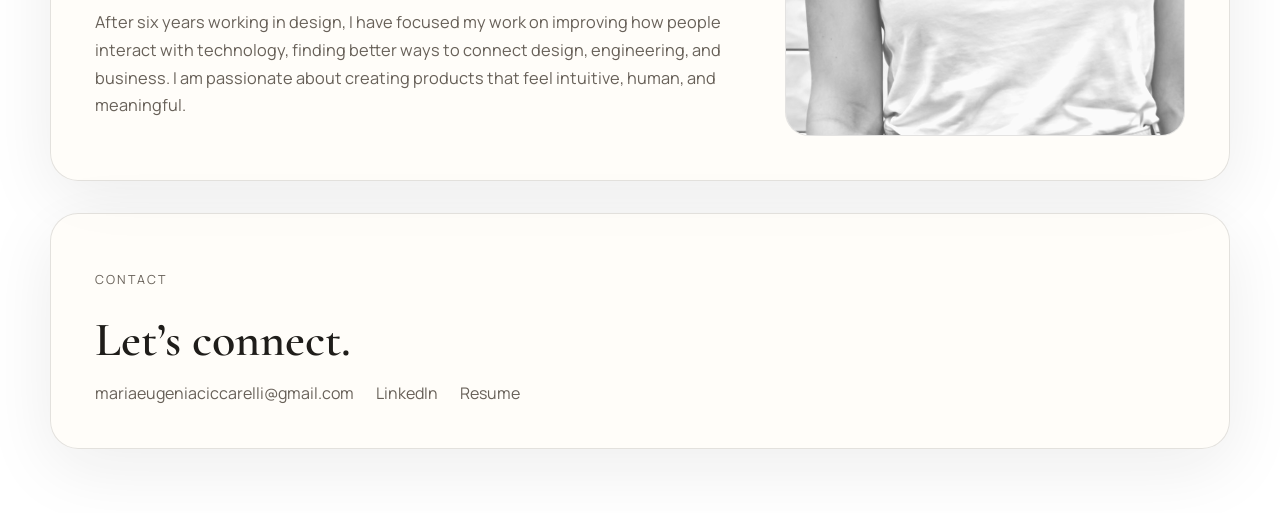
==== commit 24b2958a: "Add portfolio theme toggle" ====
--- a/index.html
+++ b/index.html
@@ -20,15 +20,30 @@
     <div class="page-shell">
       <header class="site-header">
         <a class="brand" href="#top">M. Ciccarelli</a>
-        <button class="menu-toggle" type="button" aria-expanded="false" aria-controls="site-nav">
-          Menu
-        </button>
         <nav class="site-nav" id="site-nav" aria-label="Primary navigation">
           <a href="#work">My Work</a>
           <a href="#approach">How I Design</a>
           <a href="#about">About</a>
           <a href="#contact">Contact</a>
         </nav>
+        <div class="site-header-buttons">
+          <button class="menu-toggle" type="button" aria-expanded="false" aria-controls="site-nav">
+            Menu
+          </button>
+          <button class="theme-toggle" type="button" aria-label="Switch to dark mode" aria-pressed="false">
+            <span class="theme-toggle__icon theme-toggle__icon--sun" aria-hidden="true">
+              <svg viewBox="0 0 24 24" fill="none" stroke-width="1.8" stroke-linecap="round" stroke-linejoin="round">
+                <circle cx="12" cy="12" r="4.25"></circle>
+                <path d="M12 2.75v2.5M12 18.75v2.5M21.25 12h-2.5M5.25 12h-2.5M18.54 5.46l-1.77 1.77M7.23 16.77l-1.77 1.77M18.54 18.54l-1.77-1.77M7.23 7.23L5.46 5.46"></path>
+              </svg>
+            </span>
+            <span class="theme-toggle__icon theme-toggle__icon--moon" aria-hidden="true">
+              <svg viewBox="0 0 24 24" fill="none" stroke-width="1.8" stroke-linecap="round" stroke-linejoin="round">
+                <path d="M20.2 14.2A7.7 7.7 0 1 1 9.8 3.8a6.2 6.2 0 0 0 10.4 10.4Z"></path>
+              </svg>
+            </span>
+          </button>
+        </div>
       </header>
 
       <main id="top">
--- a/styles.css
+++ b/styles.css
@@ -1,11 +1,27 @@
 :root {
   --bg: #f7f2ea;
+  --bg-start: #fbf7f1;
   --panel: rgba(255, 252, 247, 0.72);
+  --panel-strong: rgba(255, 252, 247, 0.52);
   --text: #1f1d1a;
   --muted: #686159;
   --line: rgba(31, 29, 26, 0.12);
   --accent: #6f7a66;
   --accent-strong: #2e352b;
+  --hero-text: rgba(31, 29, 26, 0.86);
+  --header-border: rgba(31, 29, 26, 0.08);
+  --header-bg: rgba(251, 247, 241, 0.58);
+  --header-shadow: 0 12px 35px rgba(31, 29, 26, 0.06);
+  --button-surface: rgba(255, 255, 255, 0.78);
+  --button-surface-soft: rgba(255, 255, 255, 0.58);
+  --body-glow: radial-gradient(circle at 50% 50%, rgba(255, 255, 255, 0.46) 0%, rgba(255, 255, 255, 0) 58%);
+  --glow-warm: rgba(255, 225, 138, 0.34);
+  --glow-violet: rgba(187, 174, 255, 0.3);
+  --glow-gold: rgba(255, 207, 92, 0.22);
+  --glow-lilac: rgba(205, 193, 255, 0.22);
+  --theme-toggle-track: linear-gradient(135deg, rgba(255, 247, 201, 0.95), rgba(202, 214, 222, 0.95));
+  --theme-toggle-shadow: 0 10px 24px rgba(31, 29, 26, 0.12);
+  --theme-focus: rgba(111, 122, 102, 0.24);
   --sand: #dccfbe;
   --olive: #c7cfbf;
   --blue: #cad6de;
@@ -14,6 +30,33 @@
   --max-width: 1180px;
 }
 
+:root[data-theme="dark"] {
+  --bg: #10151d;
+  --bg-start: #0c1017;
+  --panel: rgba(20, 26, 35, 0.72);
+  --panel-strong: rgba(20, 26, 35, 0.82);
+  --text: #eef2f7;
+  --muted: #b3bcc9;
+  --line: rgba(226, 234, 245, 0.14);
+  --accent: #c3d1bf;
+  --accent-strong: #e6efe5;
+  --hero-text: rgba(243, 246, 251, 0.94);
+  --header-border: rgba(226, 234, 245, 0.12);
+  --header-bg: rgba(13, 18, 27, 0.74);
+  --header-shadow: 0 20px 44px rgba(2, 6, 12, 0.45);
+  --button-surface: rgba(25, 32, 44, 0.84);
+  --button-surface-soft: rgba(24, 31, 43, 0.7);
+  --body-glow: radial-gradient(circle at 50% 50%, rgba(110, 136, 180, 0.14) 0%, rgba(110, 136, 180, 0) 62%);
+  --glow-warm: rgba(212, 162, 63, 0.14);
+  --glow-violet: rgba(125, 121, 215, 0.18);
+  --glow-gold: rgba(255, 193, 94, 0.08);
+  --glow-lilac: rgba(120, 116, 196, 0.16);
+  --theme-toggle-track: linear-gradient(135deg, rgba(255, 223, 137, 0.34), rgba(96, 124, 173, 0.42));
+  --theme-toggle-shadow: 0 14px 28px rgba(2, 6, 12, 0.36);
+  --theme-focus: rgba(206, 223, 255, 0.28);
+  --shadow: 0 24px 80px rgba(2, 6, 12, 0.38);
+}
+
 *,
 *::before,
 *::after {
@@ -22,6 +65,11 @@
 
 html {
   scroll-behavior: smooth;
+  color-scheme: light;
+}
+
+html[data-theme="dark"] {
+  color-scheme: dark;
 }
 
 body {
@@ -30,12 +78,13 @@
   font-family: "Manrope", sans-serif;
   color: var(--text);
   background:
-    radial-gradient(circle at 18% 22%, rgba(255, 225, 138, 0.34) 0%, rgba(255, 225, 138, 0) 26%),
-    radial-gradient(circle at 84% 14%, rgba(187, 174, 255, 0.3) 0%, rgba(187, 174, 255, 0) 24%),
-    radial-gradient(circle at 26% 72%, rgba(255, 207, 92, 0.22) 0%, rgba(255, 207, 92, 0) 22%),
-    radial-gradient(circle at 72% 70%, rgba(205, 193, 255, 0.22) 0%, rgba(205, 193, 255, 0) 20%),
-    linear-gradient(180deg, #fbf7f1 0%, var(--bg) 100%);
+    radial-gradient(circle at 18% 22%, var(--glow-warm) 0%, rgba(255, 225, 138, 0) 26%),
+    radial-gradient(circle at 84% 14%, var(--glow-violet) 0%, rgba(187, 174, 255, 0) 24%),
+    radial-gradient(circle at 26% 72%, var(--glow-gold) 0%, rgba(255, 207, 92, 0) 22%),
+    radial-gradient(circle at 72% 70%, var(--glow-lilac) 0%, rgba(205, 193, 255, 0) 20%),
+    linear-gradient(180deg, var(--bg-start) 0%, var(--bg) 100%);
   background-attachment: fixed;
+  transition: background 280ms ease, color 220ms ease;
 }
 
 .site-header,
@@ -60,10 +109,10 @@
   position: fixed;
   inset: 0;
   pointer-events: none;
-  background-image:
-    radial-gradient(circle at 50% 50%, rgba(255, 255, 255, 0.46) 0%, rgba(255, 255, 255, 0) 58%);
+  background-image: var(--body-glow);
   opacity: 0.8;
   mix-blend-mode: screen;
+  transition: background-image 280ms ease, opacity 220ms ease;
 }
 
 .page-shell {
@@ -84,20 +133,21 @@
 }
 
 .site-header {
-  display: flex;
+  display: grid;
+  grid-template-columns: auto 1fr auto;
   align-items: center;
-  justify-content: space-between;
   gap: 24px;
   padding: 16px 22px;
   margin-top: 18px;
-  border: 1px solid rgba(31, 29, 26, 0.08);
+  border: 1px solid var(--header-border);
   border-radius: 999px;
-  background: rgba(251, 247, 241, 0.58);
+  background: var(--header-bg);
   backdrop-filter: blur(16px);
-  box-shadow: 0 12px 35px rgba(31, 29, 26, 0.06);
+  box-shadow: var(--header-shadow);
   position: sticky;
   top: 14px;
   z-index: 20;
+  transition: background-color 260ms ease, border-color 260ms ease, box-shadow 260ms ease;
 }
 
 .brand,
@@ -121,6 +171,14 @@
   gap: 24px;
   font-size: 0.95rem;
   align-items: center;
+  justify-self: end;
+}
+
+.site-header-buttons {
+  display: flex;
+  align-items: center;
+  justify-self: end;
+  gap: 12px;
 }
 
 .site-nav a,
@@ -157,9 +215,91 @@
   display: none;
   border: 1px solid var(--line);
   border-radius: 999px;
-  background: rgba(255, 255, 255, 0.78);
+  background: var(--button-surface);
   padding: 10px 16px;
   font: inherit;
+  color: var(--text);
+  transition: background-color 220ms ease, border-color 220ms ease, color 220ms ease;
+}
+
+.theme-toggle {
+  width: 50px;
+  height: 50px;
+  border: 1px solid var(--line);
+  border-radius: 999px;
+  background: var(--button-surface);
+  color: var(--text);
+  display: inline-flex;
+  align-items: center;
+  justify-content: center;
+  padding: 0;
+  position: relative;
+  overflow: hidden;
+  box-shadow: var(--theme-toggle-shadow);
+  cursor: pointer;
+  transition:
+    transform 220ms ease,
+    background-color 220ms ease,
+    border-color 220ms ease,
+    color 220ms ease,
+    box-shadow 220ms ease;
+}
+
+.theme-toggle::before {
+  content: "";
+  position: absolute;
+  inset: 5px;
+  border-radius: inherit;
+  background: var(--theme-toggle-track);
+  opacity: 0.92;
+  transition: transform 260ms ease, opacity 220ms ease;
+}
+
+.theme-toggle:hover {
+  transform: translateY(-1px);
+}
+
+.theme-toggle:focus-visible,
+.menu-toggle:focus-visible {
+  outline: none;
+  box-shadow: 0 0 0 4px var(--theme-focus);
+}
+
+.theme-toggle__icon {
+  position: absolute;
+  display: inline-flex;
+  align-items: center;
+  justify-content: center;
+  width: 22px;
+  height: 22px;
+  z-index: 1;
+  transition: transform 240ms ease, opacity 200ms ease;
+}
+
+.theme-toggle__icon svg {
+  width: 100%;
+  height: 100%;
+  stroke: currentColor;
+}
+
+.theme-toggle__icon--sun {
+  opacity: 1;
+  transform: scale(1) rotate(0deg);
+}
+
+.theme-toggle__icon--moon {
+  opacity: 0;
+  transform: scale(0.7) rotate(-18deg);
+}
+
+html[data-theme="dark"] .theme-toggle__icon--sun {
+  opacity: 0;
+  transform: scale(0.7) rotate(18deg);
+}
+
+html[data-theme="dark"] .theme-toggle__icon--moon {
+  opacity: 1;
+  transform: scale(1) rotate(0deg);
 }
 
 .hero,
@@ -253,8 +393,9 @@
   font-size: clamp(2.5rem, 6.6vw, 5.1rem);
   font-family: "Cormorant Garamond", serif;
   line-height: 0.98;
-  color: rgba(31, 29, 26, 0.86);
+  color: var(--hero-text);
   letter-spacing: -0.03em;
+  transition: color 260ms ease;
 }
 
 .hero-rotator {
@@ -359,7 +500,7 @@
 }
 
 .button-secondary {
-  background: rgba(255, 255, 255, 0.58);
+  background: var(--button-surface-soft);
 }
 
 .hero-meta {
@@ -901,7 +1042,7 @@
 .case-study-shell {
   margin-top: 28px;
   border: 1px solid var(--line);
-  background: rgba(255, 252, 247, 0.52);
+  background: var(--panel-strong);
   box-shadow: var(--shadow);
   border-radius: var(--radius);
   padding: clamp(24px, 4vw, 42px);
@@ -910,6 +1051,7 @@
   max-width: 920px;
   margin-left: auto;
   margin-right: auto;
+  transition: background-color 260ms ease, border-color 260ms ease, box-shadow 260ms ease;
 }
 
 .case-study-meta {
@@ -1304,8 +1446,8 @@
   }
 
   .site-header {
+    grid-template-columns: minmax(0, 1fr) auto;
     align-items: flex-start;
-    flex-wrap: wrap;
     border-radius: 28px;
     padding: 14px 16px;
   }
@@ -1314,14 +1456,19 @@
     display: inline-flex;
   }
 
+  .site-header-buttons {
+    gap: 10px;
+  }
+
   .site-nav {
     display: none;
+    grid-column: 1 / -1;
     width: 100%;
     flex-direction: column;
     gap: 0;
     padding-top: 12px;
     margin-top: 8px;
-    border-top: 1px solid rgba(31, 29, 26, 0.08);
+    border-top: 1px solid var(--header-border);
   }
 
   .site-nav.is-open {
@@ -1637,7 +1784,15 @@
 
   .site-nav a::after,
   .text-link::after,
-  .footer-links a::after {
+  .footer-links a::after,
+  .theme-toggle,
+  .theme-toggle::before,
+  .theme-toggle__icon,
+  body,
+  body::before,
+  .site-header,
+  .case-study-shell,
+  .hero-copy {
     transition: none;
   }
 }
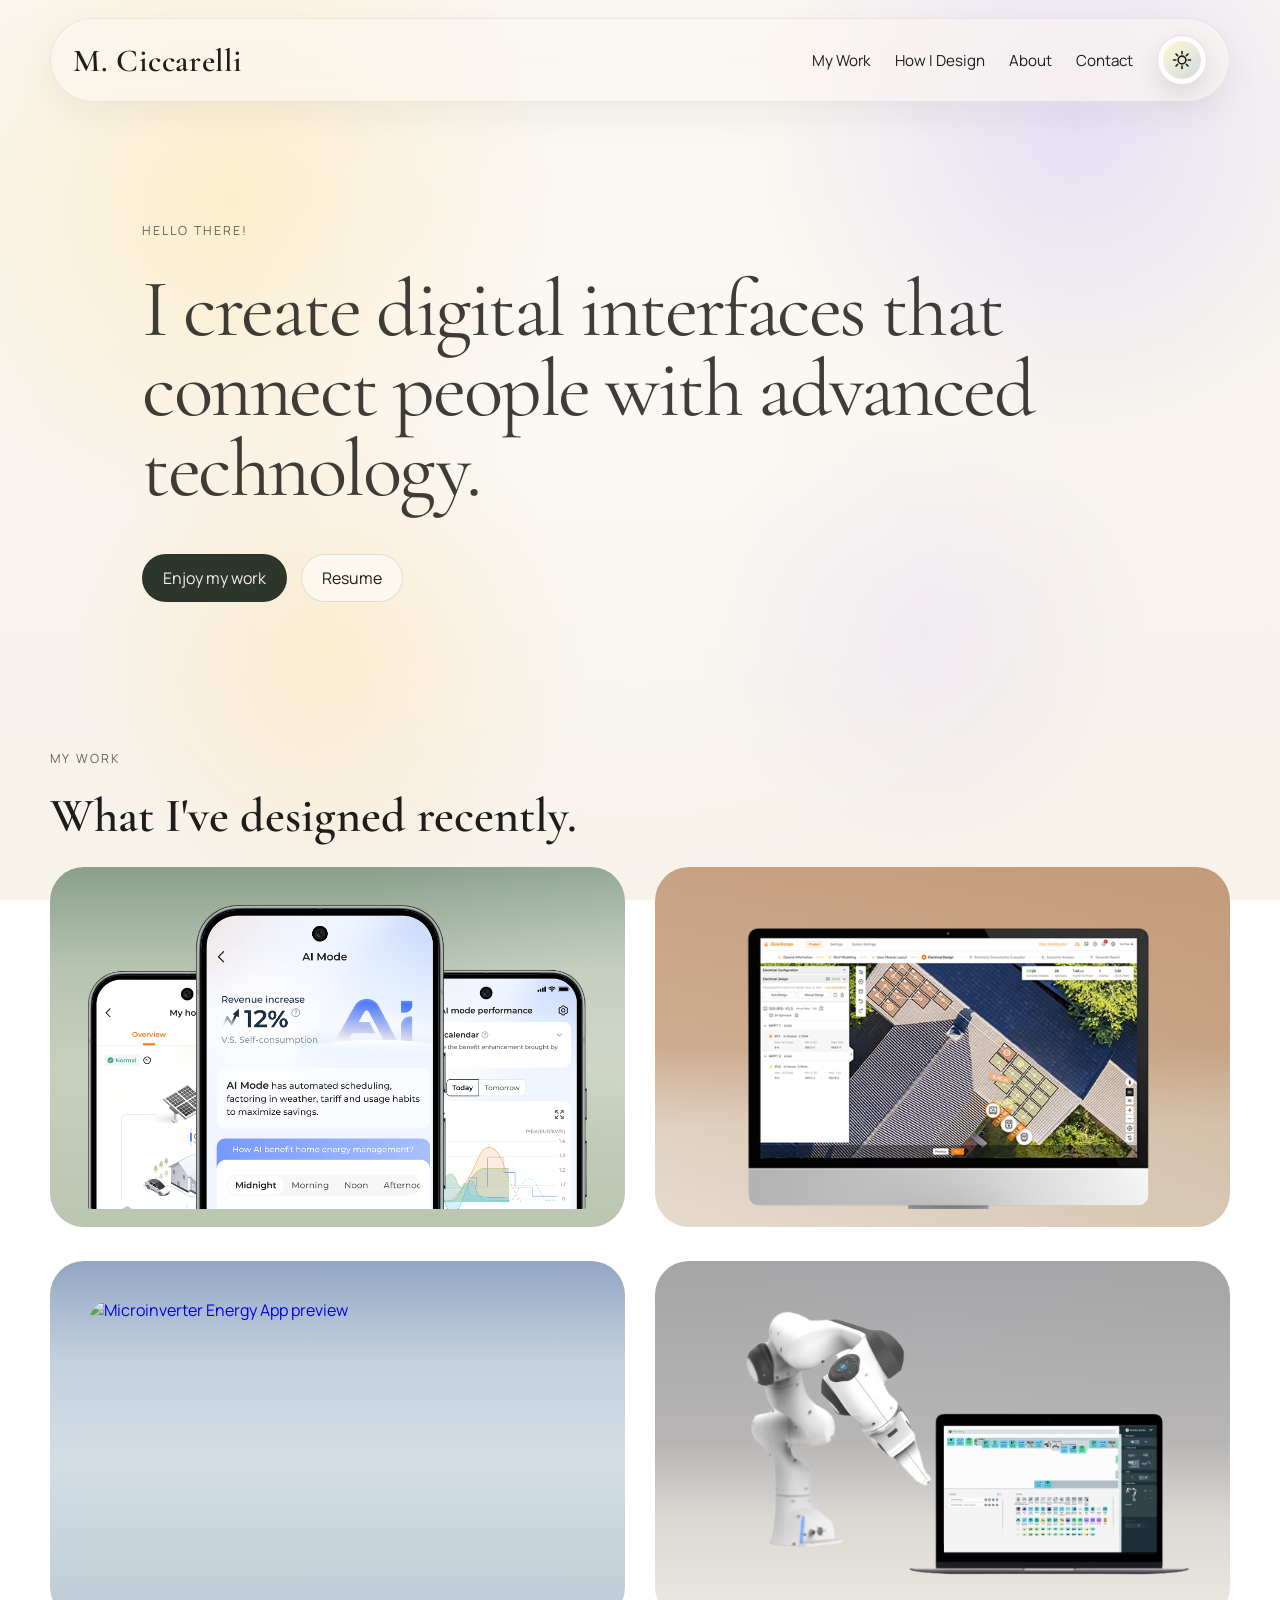
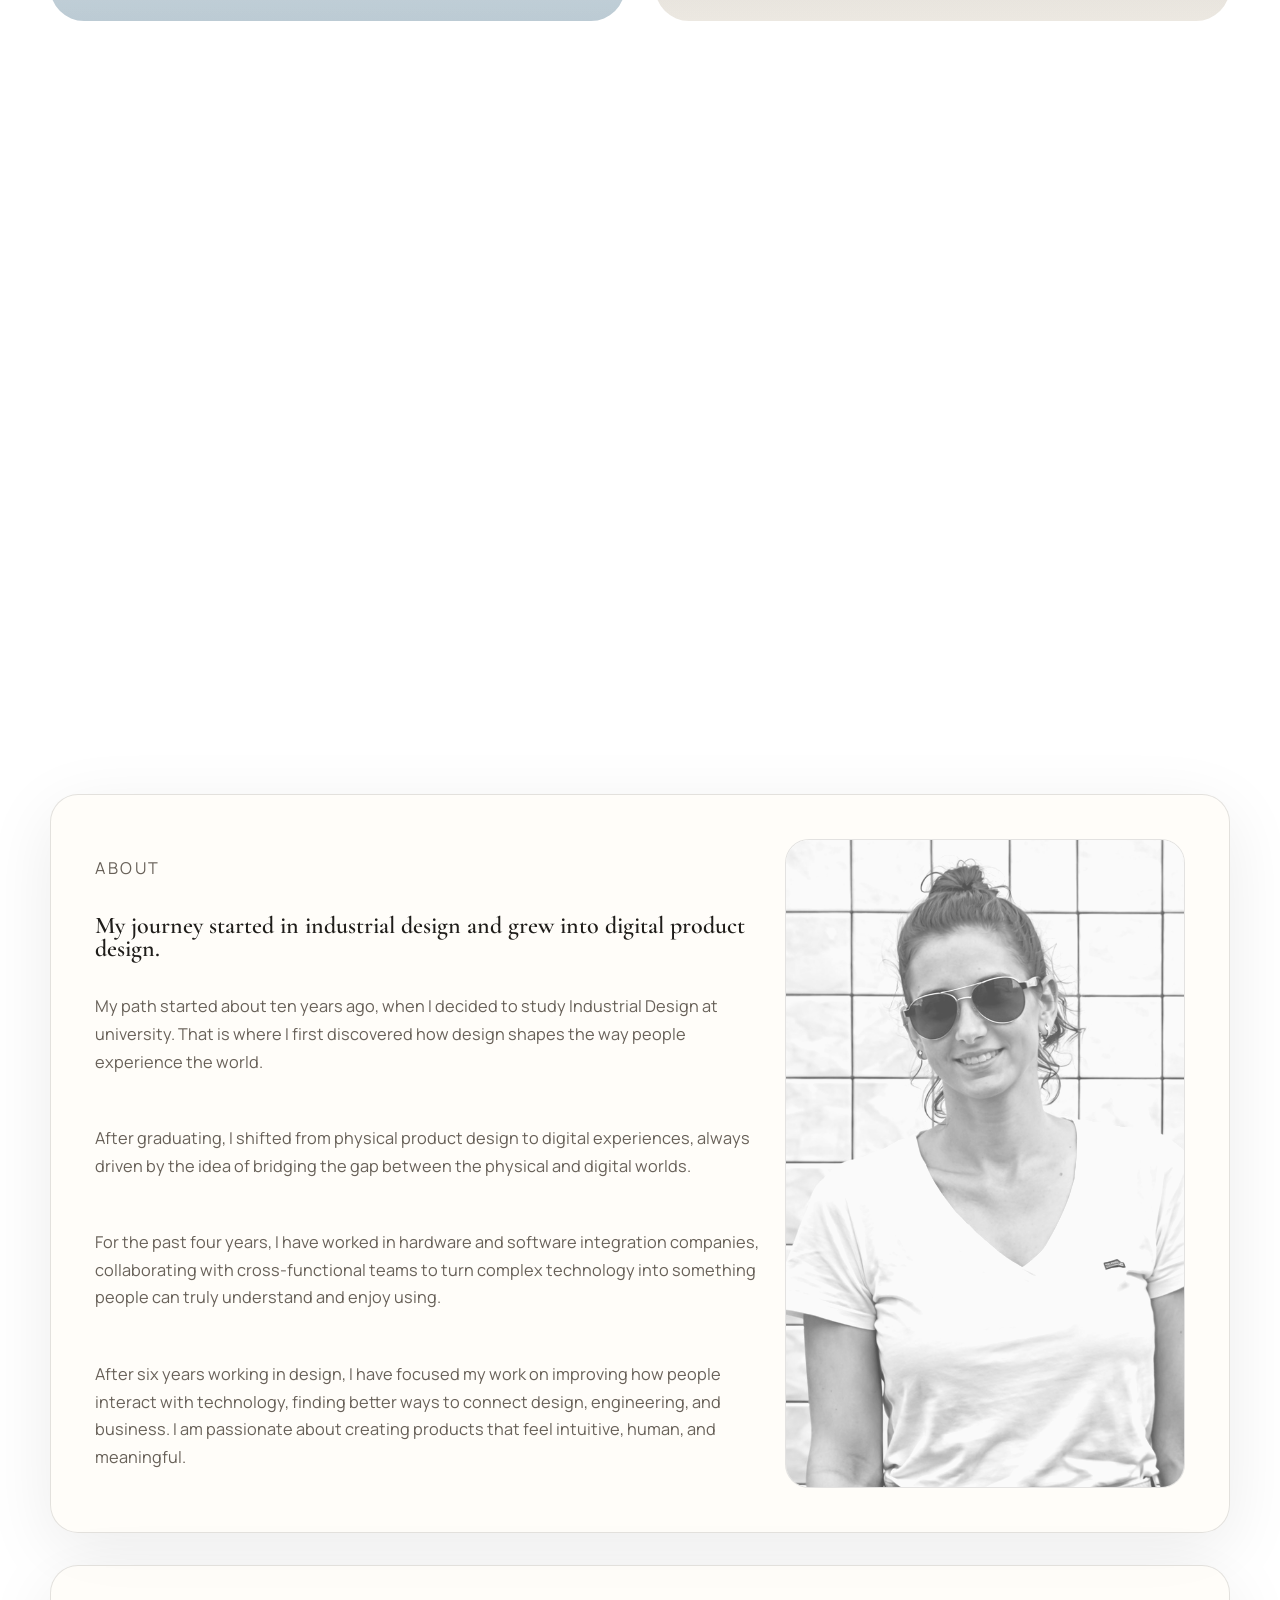
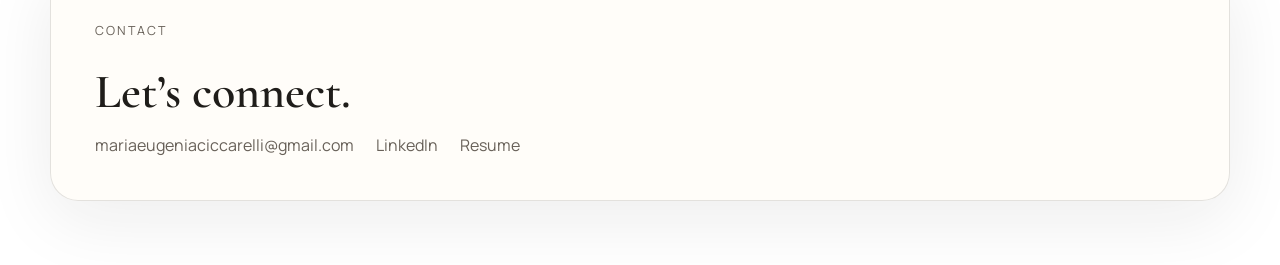
==== commit 42bc769a: "Refine portfolio card and skills layout" ====
--- a/index.html
+++ b/index.html
@@ -140,26 +140,64 @@
           <div class="approach-list">
             <article class="approach-block">
               <h3>Technical &amp; Strategic</h3>
-              <p><strong>AI-Native Product Design</strong> - designing products where AI is part of the core experience.</p>
-              <p><strong>Human-AI Interaction</strong> - creating intuitive collaboration between users and intelligent systems.</p>
-              <p><strong>Systems Thinking</strong> - designing across complex ecosystems, workflows, and platforms.</p>
-              <p><strong>Hardware-Software Integration</strong> - connecting digital interfaces with physical products.</p>
+              <ul class="approach-items">
+                <li>
+                  <strong>AI-Native Product Design</strong>
+                  <span>designing products where AI is part of the core experience</span>
+                </li>
+                <li>
+                  <strong>Human-AI Interaction</strong>
+                  <span>creating intuitive collaboration between users and intelligent systems</span>
+                </li>
+                <li>
+                  <strong>Systems Thinking</strong>
+                  <span>designing across complex ecosystems, workflows, and platforms</span>
+                </li>
+                <li>
+                  <strong>Hardware-Software Integration</strong>
+                  <span>connecting digital interfaces with physical products</span>
+                </li>
+              </ul>
             </article>
 
             <article class="approach-block">
               <h3>Core UX &amp; Product Design</h3>
-              <p><strong>UX for AI Products</strong> - designing transparent, trustworthy, and controllable AI experiences.</p>
-              <p><strong>Rapid Prototyping &amp; Vibe Coding</strong> - quickly turning ideas into working prototypes using AI tools.</p>
-              <p><strong>User Experience Design</strong> - crafting clear flows for complex products.</p>
-              <p><strong>User Research &amp; Validation</strong> - understanding real user needs and testing ideas early.</p>
-              <p><strong>UI &amp; Design Systems</strong> - creating scalable and accessible interfaces.</p>
+              <ul class="approach-items">
+                <li>
+                  <strong>UX for AI Products</strong>
+                  <span>designing transparent, trustworthy, and controllable AI experiences</span>
+                </li>
+                <li>
+                  <strong>Rapid Prototyping &amp; Vibe Coding</strong>
+                  <span>quickly turning ideas into working prototypes using AI tools</span>
+                </li>
+                <li>
+                  <strong>User Experience Design</strong>
+                  <span>crafting clear flows for complex products</span>
+                </li>
+                <li>
+                  <strong>User Research &amp; Validation</strong>
+                  <span>understanding real user needs and testing ideas early</span>
+                </li>
+              </ul>
             </article>
 
             <article class="approach-block">
               <h3>Emerging Focus</h3>
-              <p><strong>Agentic Interfaces</strong> - designing experiences where AI agents assist users.</p>
-              <p><strong>Human-Machine Interfaces (HMI)</strong> - interfaces for robotics, industrial, and IoT products.</p>
-              <p><strong>AI-Assisted Design Workflows</strong> - integrating AI into research, ideation, and prototyping.</p>
+              <ul class="approach-items">
+                <li>
+                  <strong>Agentic Interfaces</strong>
+                  <span>designing experiences where AI agents assist users</span>
+                </li>
+                <li>
+                  <strong>Human-Machine Interfaces (HMI)</strong>
+                  <span>interfaces for robotics, industrial, and IoT products</span>
+                </li>
+                <li>
+                  <strong>AI-Assisted Design Workflows</strong>
+                  <span>integrating AI into research, ideation, and prototyping</span>
+                </li>
+              </ul>
             </article>
           </div>
         </section>
--- a/styles.css
+++ b/styles.css
@@ -8,6 +8,7 @@
   --line: rgba(31, 29, 26, 0.12);
   --accent: #6f7a66;
   --accent-strong: #2e352b;
+  --button-primary-text: #f5efe6;
   --hero-text: rgba(31, 29, 26, 0.86);
   --header-border: rgba(31, 29, 26, 0.08);
   --header-bg: rgba(251, 247, 241, 0.58);
@@ -40,6 +41,7 @@
   --line: rgba(226, 234, 245, 0.14);
   --accent: #c3d1bf;
   --accent-strong: #e6efe5;
+  --button-primary-text: #1d2f4d;
   --hero-text: rgba(243, 246, 251, 0.94);
   --header-border: rgba(226, 234, 245, 0.12);
   --header-bg: rgba(13, 18, 27, 0.74);
@@ -496,7 +498,7 @@
 
 .button-primary {
   background: var(--accent-strong);
-  color: #f5efe6;
+  color: var(--button-primary-text);
 }
 
 .button-secondary {
@@ -602,6 +604,7 @@
   overflow: hidden;
   display: block;
   position: relative;
+  isolation: isolate;
   padding: 0;
   background: #0f1115;
   transition:
@@ -613,7 +616,7 @@
   content: "";
   position: absolute;
   inset: 0;
-  z-index: 1;
+  z-index: 0;
   pointer-events: none;
   background: linear-gradient(180deg, rgba(8, 10, 14, 0.78) 0%, rgba(8, 10, 14, 0.36) 26%, rgba(8, 10, 14, 0) 52%);
 }
@@ -623,7 +626,7 @@
 }
 
 .warm-sand::before {
-  background: linear-gradient(180deg, rgba(168, 106, 58, 0.52) 0%, rgba(168, 106, 58, 0.17) 28%, rgba(168, 106, 58, 0) 56%);
+  background: linear-gradient(180deg, rgba(168, 106, 58, 0.58) 0%, rgba(168, 106, 58, 0.46) 50%, rgba(168, 106, 58, 0.14) 72%, rgba(168, 106, 58, 0) 100%);
 }
 
 .muted-blue::before {
@@ -631,7 +634,7 @@
 }
 
 .paper-white::before {
-  background: linear-gradient(180deg, rgba(102, 102, 108, 0.5) 0%, rgba(102, 102, 108, 0.16) 28%, rgba(102, 102, 108, 0) 56%);
+  background: linear-gradient(180deg, rgba(102, 102, 108, 0.56) 0%, rgba(102, 102, 108, 0.42) 50%, rgba(102, 102, 108, 0.14) 72%, rgba(102, 102, 108, 0) 100%);
 }
 
 .project-hover-copy {
@@ -657,25 +660,25 @@
 
 .project-hover-copy p {
   margin: 8px 0 0;
-  color: rgba(248, 243, 235, 0.62);
-  font-size: 0.92rem;
-  line-height: 1.35;
+  color: rgba(250, 246, 239, 0.84);
+  font-size: 1rem;
+  line-height: 1.45;
 }
 
 .soft-olive .project-hover-copy p {
-  color: #dbe7df;
+  color: #eef5ef;
 }
 
 .warm-sand .project-hover-copy p {
-  color: #d6a57e;
+  color: rgba(255, 255, 255, 0.94);
 }
 
 .muted-blue .project-hover-copy p {
-  color: #dbe3f3;
+  color: #eef3fb;
 }
 
 .paper-white .project-hover-copy p {
-  color: #b7b7bc;
+  color: rgba(255, 255, 255, 0.92);
 }
 
 .project-media {
@@ -689,7 +692,7 @@
   display: grid;
   place-items: center;
   padding: 20px;
-  z-index: 0;
+  z-index: 1;
   transform: translateY(0) scale(1);
   transition: transform 420ms cubic-bezier(0.22, 1, 0.36, 1);
 }
@@ -957,31 +960,69 @@
 
 .approach-list {
   display: grid;
-  gap: 0;
+  grid-template-columns: repeat(3, minmax(0, 1fr));
+  gap: 20px;
 }
 
 .approach-block {
   display: grid;
   gap: 18px;
-  padding: 28px 0;
+  padding: 24px 22px;
+  border: 1px solid var(--line);
+  border-radius: 24px;
+  background: transparent;
+  backdrop-filter: blur(10px);
+  transition:
+    transform 240ms ease,
+    border-color 240ms ease,
+    box-shadow 240ms ease,
+    background-color 240ms ease;
 }
 
 .approach-block h3 {
-  font-family: "Manrope", sans-serif;
-  font-size: clamp(1.2rem, 1.9vw, 1.55rem);
-  line-height: 1.1;
+  font-family: "Cormorant Garamond", serif;
+  font-size: clamp(1.45rem, 2.2vw, 1.95rem);
+  line-height: 1.08;
   color: #d5bd85;
 }
 
-.approach-block p {
+.approach-items {
+  display: grid;
+  gap: 14px;
+  margin: 0;
+  padding: 0;
+  list-style: none;
+}
+
+.approach-items li {
+  display: grid;
+  gap: 5px;
+  padding-top: 14px;
+  border-top: 1px solid var(--line);
+}
+
+.approach-items li:first-child {
+  padding-top: 0;
+  border-top: 0;
+}
+
+.approach-items span {
   margin: 0;
   color: var(--muted);
   line-height: 1.7;
   font-size: 1.02rem;
 }
 
-.approach-block strong {
-  color: #767676;
+.approach-items strong {
+  color: var(--text);
+  font-size: 0.98rem;
+  line-height: 1.45;
+}
+
+.approach-block:hover,
+.approach-block:focus-within {
+  transform: translateY(-3px);
+  box-shadow: 0 18px 40px rgba(31, 29, 26, 0.08);
 }
 
 .about-panel {
@@ -1388,6 +1429,7 @@
   .project-card-featured,
   .about-panel,
   .approach-grid,
+  .approach-list,
   .project-grid {
     grid-template-columns: 1fr;
   }
@@ -1528,6 +1570,7 @@
   .project-card-featured,
   .project-grid .project-card,
   .approach-grid article,
+  .approach-block,
   .about-panel,
   .intro,
   .approach,
@@ -1552,7 +1595,8 @@
   }
 
   .project-hover-copy h3,
-  .approach-grid h3 {
+  .approach-grid h3,
+  .approach-block h3 {
     font-size: clamp(1.3rem, 6vw, 1.65rem);
   }
 
@@ -1644,7 +1688,8 @@
 
   .about-panel,
   .project-grid .project-card,
-  .approach-grid article {
+  .approach-grid article,
+  .approach-block {
     padding-left: 16px;
     padding-right: 16px;
   }
@@ -1665,7 +1710,8 @@
   }
 
   .project-hover-copy p {
-    font-size: 0.78rem;
+    font-size: 0.86rem;
+    line-height: 1.4;
   }
 
   .project-media {
